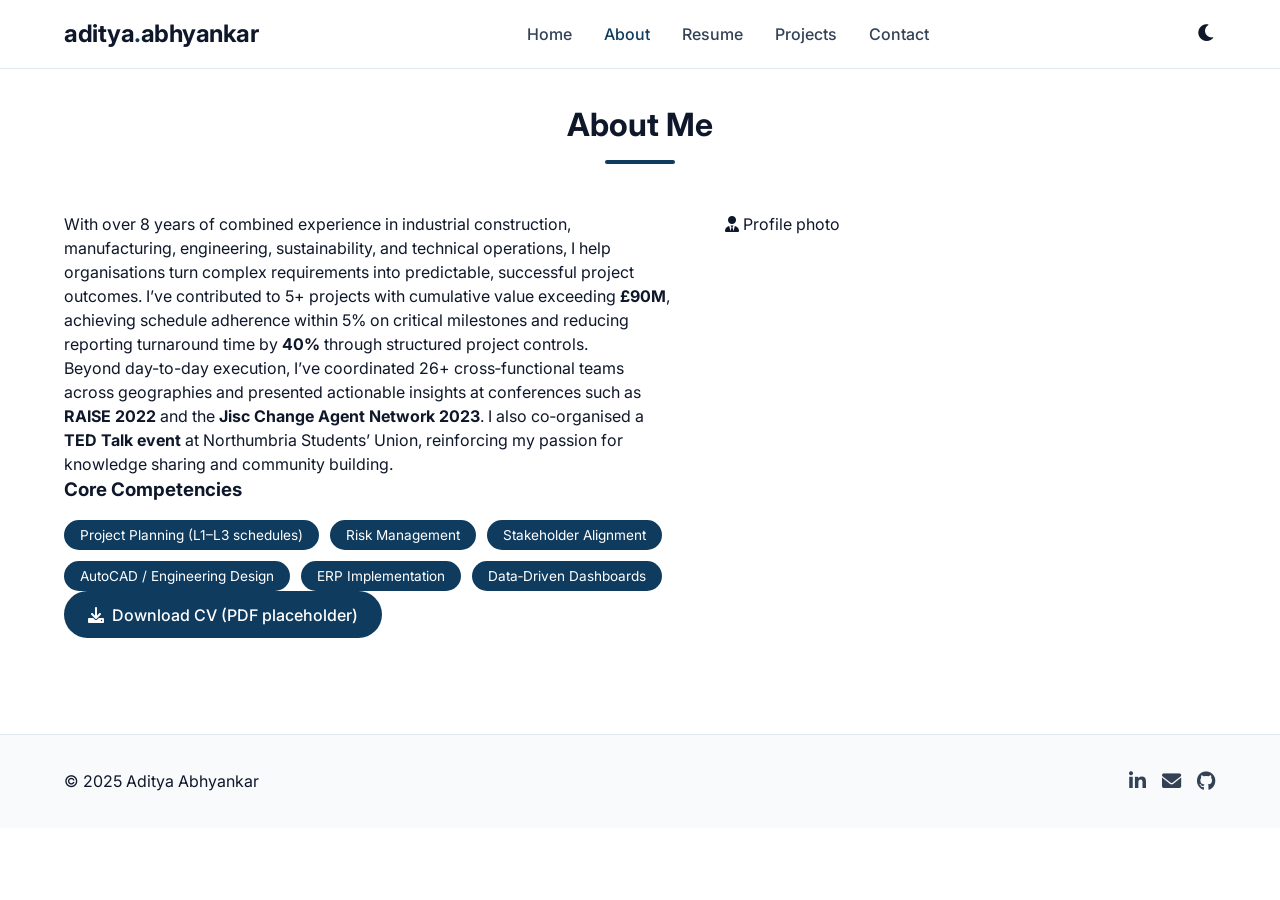
==== about.html @ ea8907a2 "Add files via upload" ====
<!DOCTYPE html>
<html lang="en">
<head>
  <meta charset="UTF-8">
  <meta name="viewport" content="width=device-width, initial-scale=1.0">
  <title>About | Aditya Abhyankar</title>
  <link href="https://fonts.googleapis.com/css2?family=Inter:wght@300;400;500;600;700&display=swap" rel="stylesheet">
  <link rel="stylesheet" href="https://cdnjs.cloudflare.com/ajax/libs/font-awesome/6.0.0-beta3/css/all.min.css">
  <link rel="stylesheet" href="css/style.css">
  <script src="js/script.js" defer></script>
</head>
<body>
  <header class="navbar">
    <div class="container nav-container">
      <a href="index.html" class="logo">aditya<span>.</span>abhyankar</a>
      <nav class="nav-links">
        <a href="index.html" class="nav-link">Home</a>
        <a href="about.html" class="nav-link active">About</a>
        <a href="resume.html" class="nav-link">Resume</a>
        <a href="projects.html" class="nav-link">Projects</a>
        <a href="contact.html" class="nav-link">Contact</a>
      </nav>
      <button class="theme-toggle" id="darkModeToggle"><i class="fas fa-moon"></i></button>
    </div>
  </header>

  <main class="container page-padding">
    <div class="page-header fade-up">
      <h1>About Me</h1>
      <div class="underline"></div>
    </div>
    <div class="about-grid">
      <div class="about-text fade-up">
        <p>With over 8 years of combined experience in industrial construction, manufacturing, engineering, sustainability, and technical operations, I help organisations turn complex requirements into predictable, successful project outcomes. I’ve contributed to 5+ projects with cumulative value exceeding <strong>£90M</strong>, achieving schedule adherence within 5% on critical milestones and reducing reporting turnaround time by <strong>40%</strong> through structured project controls.</p>
        <p>Beyond day-to-day execution, I’ve coordinated 26+ cross‑functional teams across geographies and presented actionable insights at conferences such as <strong>RAISE 2022</strong> and the <strong>Jisc Change Agent Network 2023</strong>. I also co‑organised a <strong>TED Talk event</strong> at Northumbria Students’ Union, reinforcing my passion for knowledge sharing and community building.</p>
        <div class="core-comp">
          <h3>Core Competencies</h3>
          <div class="competency-tags">
            <span>Project Planning (L1–L3 schedules)</span><span>Risk Management</span><span>Stakeholder Alignment</span>
            <span>AutoCAD / Engineering Design</span><span>ERP Implementation</span><span>Data‑Driven Dashboards</span>
          </div>
        </div>
        <a href="#" class="btn btn-primary download-cv" id="downloadCVBtn"><i class="fas fa-download"></i> Download CV (PDF placeholder)</a>
      </div>
      <div class="about-photo fade-up delay-1">
        <div class="profile.jepg">
          <i class="fas fa-user-tie"></i>
          <span>Profile photo</span>
        </div>
      </div>
    </div>
  </main>

  <footer class="footer">
    <div class="container footer-flex">
      <p>© 2025 Aditya Abhyankar</p>
      <div class="social-links"><a href="https://www.linkedin.com/in/aditya-abhyankar-249370194" target="_blank"><i class="fab fa-linkedin-in"></i></a><a href="mailto:Aditya.abhyankar22@gmail.com"><i class="fas fa-envelope"></i></a><a href="#"><i class="fab fa-github"></i></a></div>
    </div>
  </footer>
  <button id="scrollTopBtn" class="scroll-top"><i class="fas fa-chevron-up"></i></button>
</body>
</html>
---- css/style.css ----
* {
  margin: 0;
  padding: 0;
  box-sizing: border-box;
}

:root {
  --bg: #ffffff;
  --surface: #f8fafc;
  --text: #0f172a;
  --text-light: #334155;
  --accent: #0f3b5f;
  --accent-light: #1e5a7a;
  --border: #e2e8f0;
  --card-shadow: 0 10px 25px -5px rgba(0,0,0,0.05), 0 8px 10px -6px rgba(0,0,0,0.02);
  --transition: all 0.3s ease;
}

body.dark {
  --bg: #0f172a;
  --surface: #1e293b;
  --text: #f1f5f9;
  --text-light: #cbd5e1;
  --border: #334155;
  --card-shadow: 0 10px 25px -5px rgba(0,0,0,0.3);
}

body {
  font-family: 'Inter', sans-serif;
  background: var(--bg);
  color: var(--text);
  line-height: 1.5;
  transition: background 0.2s, color 0.2s;
}

.container {
  max-width: 1200px;
  margin: 0 auto;
  padding: 0 24px;
}

/* Navbar */
.navbar {
  position: sticky;
  top: 0;
  background: var(--bg);
  backdrop-filter: blur(10px);
  border-bottom: 1px solid var(--border);
  z-index: 100;
  padding: 1rem 0;
}
.nav-container {
  display: flex;
  justify-content: space-between;
  align-items: center;
  flex-wrap: wrap;
}
.logo {
  font-weight: 700;
  font-size: 1.5rem;
  letter-spacing: -0.02em;
  color: var(--text);
  text-decoration: none;
}
.logo span { color: var(--accent); }
.nav-links {
  display: flex;
  gap: 2rem;
}
.nav-link {
  text-decoration: none;
  font-weight: 500;
  color: var(--text-light);
  transition: var(--transition);
}
.nav-link:hover, .nav-link.active { color: var(--accent); }
.theme-toggle {
  background: none;
  border: none;
  font-size: 1.2rem;
  cursor: pointer;
  color: var(--text);
}

/* Hero */
.hero {
  padding: 4rem 0 2rem;
}
.hero-grid {
  display: flex;
  align-items: center;
  justify-content: space-between;
  gap: 2rem;
  flex-wrap: wrap;
}
.hero-text { flex: 1; }
.hero-text h1 { font-size: 3rem; font-weight: 700; margin-bottom: 0.5rem; }
.hero-text h2 { font-size: 1.3rem; font-weight: 500; color: var(--accent); margin-bottom: 1rem; }
.tagline { font-size: 1.1rem; color: var(--text-light); margin-bottom: 2rem; max-width: 550px; }
.hero-buttons { display: flex; gap: 1rem; margin-bottom: 2rem; }
.btn {
  display: inline-flex;
  align-items: center;
  gap: 0.5rem;
  padding: 0.7rem 1.5rem;
  border-radius: 40px;
  text-decoration: none;
  font-weight: 500;
  transition: var(--transition);
}
.btn-primary { background: var(--accent); color: white; border: none; }
.btn-primary:hover { background: var(--accent-light); transform: translateY(-3px); }
.btn-outline { border: 1px solid var(--accent); color: var(--accent); background: transparent; }
.btn-outline:hover { background: var(--accent); color: white; transform: translateY(-3px); }
.stats-row { display: flex; gap: 2rem; }
.stat-item { display: flex; flex-direction: column; }
.stat-number { font-size: 1.8rem; font-weight: 700; color: var(--accent); }
.avatar-circle {
  width: 240px;
  height: 240px;
  background: var(--surface);
  border-radius: 50%;
  display: flex;
  align-items: center;
  justify-content: center;
  font-size: 5rem;
  color: var(--accent);
  border: 2px solid var(--border);
}
/* Cards */
.card-grid, .projects-grid {
  display: grid;
  grid-template-columns: repeat(auto-fit, minmax(260px, 1fr));
  gap: 2rem;
  margin: 3rem 0;
}
.info-card, .project-card {
  background: var(--surface);
  padding: 1.8rem;
  border-radius: 24px;
  box-shadow: var(--card-shadow);
  transition: transform 0.2s, background 0.2s;
  text-align: center;
}
.info-card:hover, .project-card:hover { transform: translateY(-6px); }
.info-card i { font-size: 2rem; color: var(--accent); margin-bottom: 1rem; }
.project-icon { font-size: 2rem; color: var(--accent); margin-bottom: 1rem; }
.project-tech { margin: 1rem 0; font-size: 0.85rem; color: var(--text-light); }
.project-link { color: var(--accent); text-decoration: none; font-weight: 500; }
/* Footer */
.footer {
  background: var(--surface);
  border-top: 1px solid var(--border);
  padding: 2rem 0;
  margin-top: 4rem;
}
.footer-flex {
  display: flex;
  justify-content: space-between;
  align-items: center;
  flex-wrap: wrap;
}
.social-links a {
  color: var(--text-light);
  margin-left: 1rem;
  font-size: 1.2rem;
  transition: var(--transition);
}
.social-links a:hover { color: var(--accent); }
/* About page */
.about-grid {
  display: grid;
  grid-template-columns: 1fr 0.8fr;
  gap: 3rem;
  margin-top: 2rem;
}
.profile-placeholder {
  background: var(--surface);
  border-radius: 32px;
  padding: 3rem;
  text-align: center;
  border: 1px dashed var(--border);
}
.profile-placeholder i { font-size: 5rem; color: var(--accent); }
.competency-tags, .skills-grid {
  display: flex;
  flex-wrap: wrap;
  gap: 0.7rem;
  margin-top: 1rem;
}
.competency-tags span, .skill-tag {
  background: var(--accent);
  color: white;
  padding: 0.3rem 1rem;
  border-radius: 40px;
  font-size: 0.85rem;
}
/* resume */
.resume-section {
  margin-bottom: 2.5rem;
}
.resume-section h2 {
  font-size: 1.6rem;
  margin-bottom: 1rem;
  border-left: 5px solid var(--accent);
  padding-left: 1rem;
}
.job {
  margin-bottom: 1.8rem;
}
.job h3 { font-size: 1.2rem; }
.date { color: var(--text-light); font-size: 0.9rem; margin-bottom: 0.5rem; }
.achievements-list { list-style: none; padding-left: 0; }
.achievements-list li::before { content: "▹"; color: var(--accent); margin-right: 0.7rem; }
/* contact */
.contact-grid {
  display: grid;
  grid-template-columns: 1fr 1.2fr;
  gap: 2.5rem;
}
.contact-info p { margin: 1rem 0; display: flex; align-items: center; gap: 0.75rem; }
.contact-form input, .contact-form textarea {
  width: 100%;
  padding: 0.8rem;
  background: var(--surface);
  border: 1px solid var(--border);
  border-radius: 12px;
  margin-bottom: 1rem;
  color: var(--text);
}
.form-feedback { margin-top: 0.5rem; font-size: 0.9rem; }
/* animations */
.fade-up {
  opacity: 0;
  transform: translateY(20px);
  animation: fadeUp 0.6s forwards;
}
@keyframes fadeUp {
  to { opacity: 1; transform: translateY(0); }
}
.delay-1 { animation-delay: 0.15s; }
.delay-2 { animation-delay: 0.3s; }
.scroll-top {
  position: fixed;
  bottom: 2rem;
  right: 2rem;
  background: var(--accent);
  color: white;
  border: none;
  width: 44px;
  height: 44px;
  border-radius: 50%;
  cursor: pointer;
  display: none;
  transition: var(--transition);
}
.page-padding { padding-top: 2rem; padding-bottom: 2rem; }
.page-header { text-align: center; margin-bottom: 3rem; }
.underline {
  width: 70px;
  height: 4px;
  background: var(--accent);
  margin: 0.7rem auto 0;
  border-radius: 2px;
}
@media (max-width: 768px) {
  .hero-grid, .about-grid, .contact-grid { flex-direction: column; grid-template-columns: 1fr; }
  .nav-links { gap: 1rem; }
}
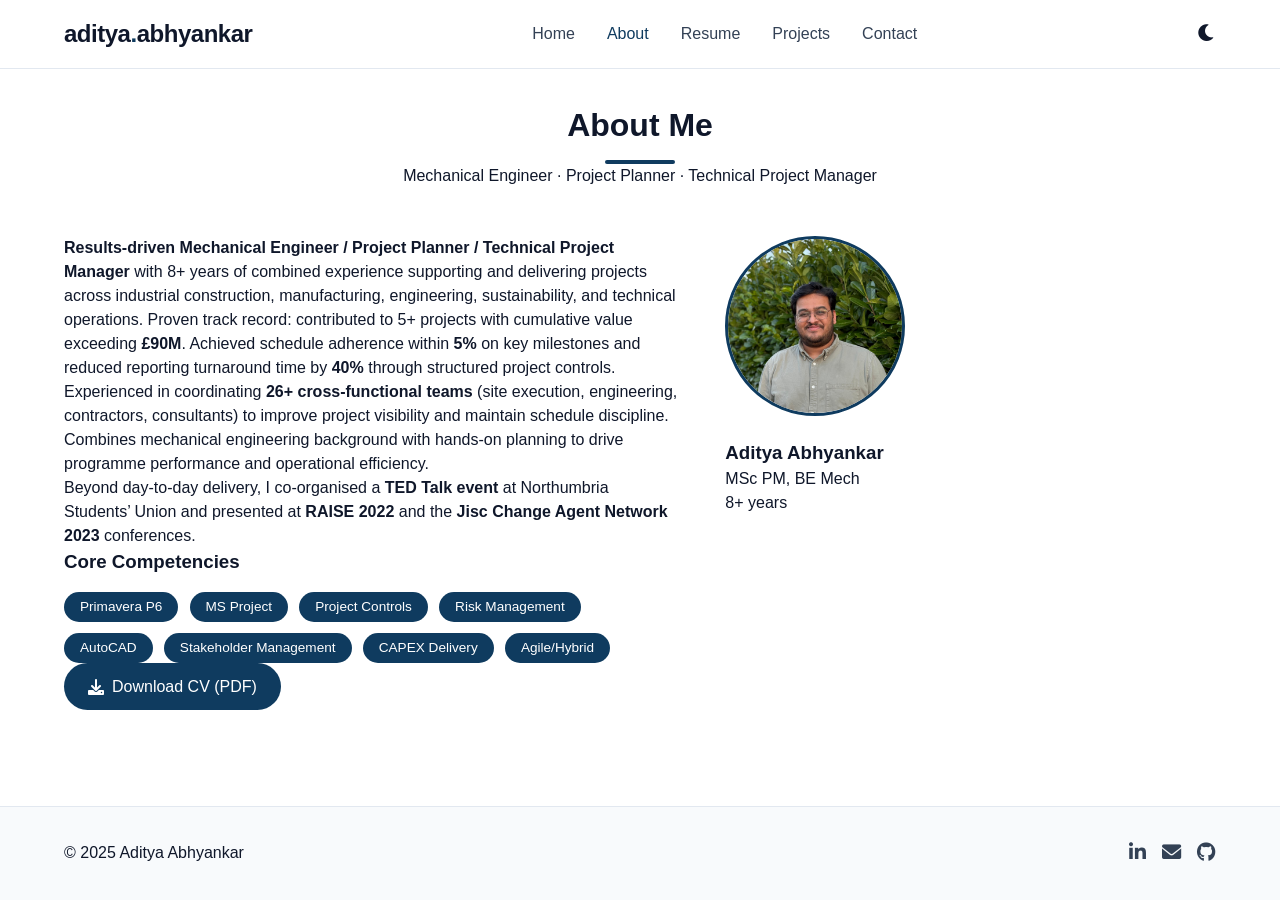
==== commit 8666d3aa: "Add files via upload" ====
--- a/about.html
+++ b/about.html
@@ -4,9 +4,10 @@
   <meta charset="UTF-8">
   <meta name="viewport" content="width=device-width, initial-scale=1.0">
   <title>About | Aditya Abhyankar</title>
-  <link href="https://fonts.googleapis.com/css2?family=Inter:wght@300;400;500;600;700&display=swap" rel="stylesheet">
+  <link href="https://fonts.googleapis.com/css2?family=Plus+Jakarta+Sans:wght@300;400;500;600;700;800&display=swap" rel="stylesheet">
   <link rel="stylesheet" href="https://cdnjs.cloudflare.com/ajax/libs/font-awesome/6.0.0-beta3/css/all.min.css">
   <link rel="stylesheet" href="css/style.css">
+  <link rel="icon" type="image/svg+xml" href="data:image/svg+xml,%3Csvg xmlns='http://www.w3.org/2000/svg' viewBox='0 0 24 24' fill='%230f3b5f'%3E%3Cpath d='M12 2C6.48 2 2 6.48 2 12s4.48 10 10 10 10-4.48 10-10S17.52 2 12 2zm0 4c1.1 0 2 .9 2 2s-.9 2-2 2-2-.9-2-2 .9-2 2-2zm0 13c-2.33 0-4.31-1.46-5.11-3.5h10.22c-.8 2.04-2.78 3.5-5.11 3.5z'/%3E%3C/svg%3E">
   <script src="js/script.js" defer></script>
 </head>
 <body>
@@ -20,7 +21,7 @@
         <a href="projects.html" class="nav-link">Projects</a>
         <a href="contact.html" class="nav-link">Contact</a>
       </nav>
-      <button class="theme-toggle" id="darkModeToggle"><i class="fas fa-moon"></i></button>
+      <button class="theme-toggle" id="darkModeToggle"><i class="fas fa-moon"></i><i class="fas fa-sun" style="display:none;"></i></button>
     </div>
   </header>
 
@@ -28,24 +29,28 @@
     <div class="page-header fade-up">
       <h1>About Me</h1>
       <div class="underline"></div>
+      <p class="subhead">Mechanical Engineer · Project Planner · Technical Project Manager</p>
     </div>
     <div class="about-grid">
       <div class="about-text fade-up">
-        <p>With over 8 years of combined experience in industrial construction, manufacturing, engineering, sustainability, and technical operations, I help organisations turn complex requirements into predictable, successful project outcomes. I’ve contributed to 5+ projects with cumulative value exceeding <strong>£90M</strong>, achieving schedule adherence within 5% on critical milestones and reducing reporting turnaround time by <strong>40%</strong> through structured project controls.</p>
-        <p>Beyond day-to-day execution, I’ve coordinated 26+ cross‑functional teams across geographies and presented actionable insights at conferences such as <strong>RAISE 2022</strong> and the <strong>Jisc Change Agent Network 2023</strong>. I also co‑organised a <strong>TED Talk event</strong> at Northumbria Students’ Union, reinforcing my passion for knowledge sharing and community building.</p>
+        <p><strong>Results-driven Mechanical Engineer / Project Planner / Technical Project Manager</strong> with 8+ years of combined experience supporting and delivering projects across industrial construction, manufacturing, engineering, sustainability, and technical operations. Proven track record: contributed to 5+ projects with cumulative value exceeding <strong>£90M</strong>. Achieved schedule adherence within <strong>5%</strong> on key milestones and reduced reporting turnaround time by <strong>40%</strong> through structured project controls.</p>
+        <p>Experienced in coordinating <strong>26+ cross‑functional teams</strong> (site execution, engineering, contractors, consultants) to improve project visibility and maintain schedule discipline. Combines mechanical engineering background with hands-on planning to drive programme performance and operational efficiency.</p>
+        <p>Beyond day-to-day delivery, I co‑organised a <strong>TED Talk event</strong> at Northumbria Students’ Union and presented at <strong>RAISE 2022</strong> and the <strong>Jisc Change Agent Network 2023</strong> conferences.</p>
         <div class="core-comp">
           <h3>Core Competencies</h3>
           <div class="competency-tags">
-            <span>Project Planning (L1–L3 schedules)</span><span>Risk Management</span><span>Stakeholder Alignment</span>
-            <span>AutoCAD / Engineering Design</span><span>ERP Implementation</span><span>Data‑Driven Dashboards</span>
+            <span>Primavera P6</span><span>MS Project</span><span>Project Controls</span><span>Risk Management</span>
+            <span>AutoCAD</span><span>Stakeholder Management</span><span>CAPEX Delivery</span><span>Agile/Hybrid</span>
           </div>
         </div>
-        <a href="#" class="btn btn-primary download-cv" id="downloadCVBtn"><i class="fas fa-download"></i> Download CV (PDF placeholder)</a>
+        <a href="assets/Aditya_Abhyankar_CV.pdf" class="btn btn-primary download-cv" download><i class="fas fa-download"></i> Download CV (PDF)</a>
       </div>
       <div class="about-photo fade-up delay-1">
-        <div class="profile.jepg">
-          <i class="fas fa-user-tie"></i>
-          <span>Profile photo</span>
+        <div class="profile-card">
+          <img src="assets/profile.jpeg" alt="Aditya Abhyankar" class="profile-img" onerror="this.src='https://via.placeholder.com/300?text=Profile+Photo'">
+          <h3>Aditya Abhyankar</h3>
+          <p>MSc PM, BE Mech</p>
+          <div class="profile-badge">8+ years</div>
         </div>
       </div>
     </div>
--- a/css/style.css
+++ b/css/style.css
@@ -263,6 +263,69 @@
   margin: 0.7rem auto 0;
   border-radius: 2px;
 }
+/* Everything from previous CSS plus: */
+
+.company-logo {
+  width: 32px;
+  height: 32px;
+  object-fit: contain;
+  margin-right: 12px;
+  border-radius: 6px;
+}
+
+.job-title {
+  display: flex;
+  align-items: center;
+  gap: 0.5rem;
+  flex-wrap: wrap;
+}
+
+.job-photos {
+  display: flex;
+  gap: 1rem;
+  margin-top: 1rem;
+  flex-wrap: wrap;
+}
+
+.job-photos img {
+  width: 120px;
+  height: 90px;
+  object-fit: cover;
+  border-radius: 12px;
+  border: 1px solid var(--border);
+  transition: var(--transition);
+}
+
+.job-photos img:hover {
+  transform: scale(1.02);
+}
+
+.profile-img {
+  width: 180px;
+  height: 180px;
+  border-radius: 50%;
+  object-fit: cover;
+  margin-bottom: 1rem;
+  border: 3px solid var(--accent);
+}
+
+.project-img {
+  width: 100%;
+  height: 160px;
+  object-fit: cover;
+  border-radius: 1rem;
+  margin-bottom: 1rem;
+}
+
+@media (max-width: 768px) {
+  .job-photos img {
+    width: 90px;
+    height: 70px;
+  }
+  .profile-img {
+    width: 140px;
+    height: 140px;
+  }
 @media (max-width: 768px) {
   .hero-grid, .about-grid, .contact-grid { flex-direction: column; grid-template-columns: 1fr; }
   .nav-links { gap: 1rem; }
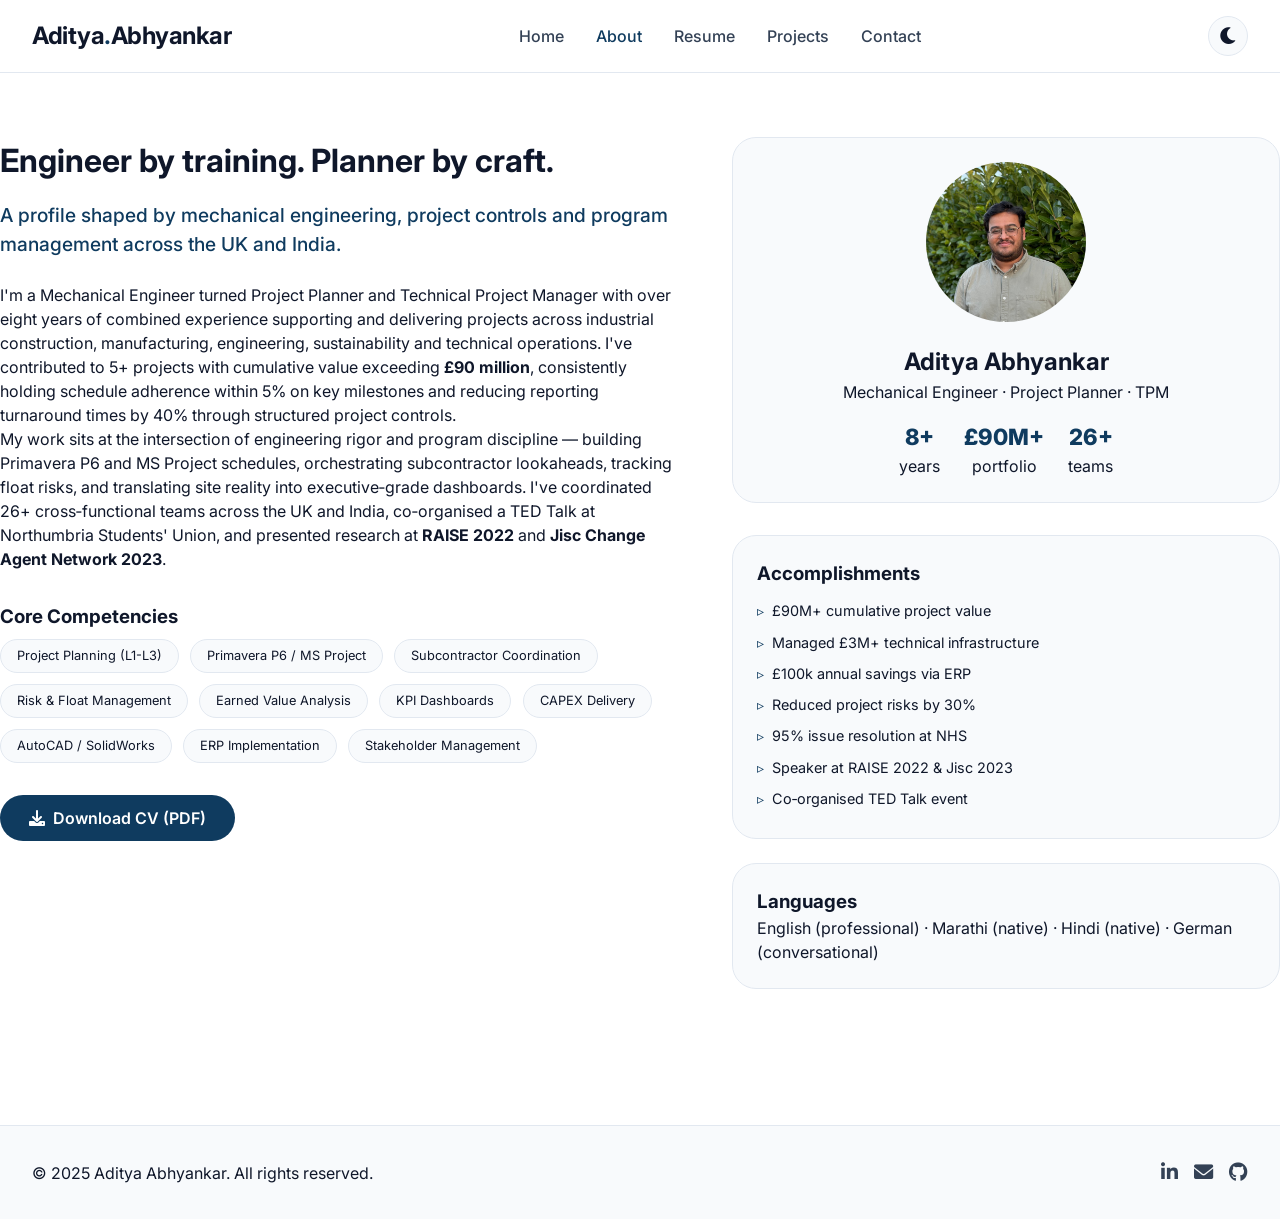
==== commit 39ad0d4c: "Add files via upload" ====
--- a/about.html
+++ b/about.html
@@ -4,16 +4,15 @@
   <meta charset="UTF-8">
   <meta name="viewport" content="width=device-width, initial-scale=1.0">
   <title>About | Aditya Abhyankar</title>
-  <link href="https://fonts.googleapis.com/css2?family=Plus+Jakarta+Sans:wght@300;400;500;600;700;800&display=swap" rel="stylesheet">
+  <link href="https://fonts.googleapis.com/css2?family=Inter:opsz,wght@14..32,300;400;500;600;700;800&display=swap" rel="stylesheet">
   <link rel="stylesheet" href="https://cdnjs.cloudflare.com/ajax/libs/font-awesome/6.0.0-beta3/css/all.min.css">
   <link rel="stylesheet" href="css/style.css">
-  <link rel="icon" type="image/svg+xml" href="data:image/svg+xml,%3Csvg xmlns='http://www.w3.org/2000/svg' viewBox='0 0 24 24' fill='%230f3b5f'%3E%3Cpath d='M12 2C6.48 2 2 6.48 2 12s4.48 10 10 10 10-4.48 10-10S17.52 2 12 2zm0 4c1.1 0 2 .9 2 2s-.9 2-2 2-2-.9-2-2 .9-2 2-2zm0 13c-2.33 0-4.31-1.46-5.11-3.5h10.22c-.8 2.04-2.78 3.5-5.11 3.5z'/%3E%3C/svg%3E">
   <script src="js/script.js" defer></script>
 </head>
 <body>
   <header class="navbar">
     <div class="container nav-container">
-      <a href="index.html" class="logo">aditya<span>.</span>abhyankar</a>
+      <a href="index.html" class="logo">Aditya<span>.</span>Abhyankar</a>
       <nav class="nav-links">
         <a href="index.html" class="nav-link">Home</a>
         <a href="about.html" class="nav-link active">About</a>
@@ -26,31 +25,58 @@
   </header>
 
   <main class="container page-padding">
-    <div class="page-header fade-up">
-      <h1>About Me</h1>
-      <div class="underline"></div>
-      <p class="subhead">Mechanical Engineer · Project Planner · Technical Project Manager</p>
-    </div>
-    <div class="about-grid">
-      <div class="about-text fade-up">
-        <p><strong>Results-driven Mechanical Engineer / Project Planner / Technical Project Manager</strong> with 8+ years of combined experience supporting and delivering projects across industrial construction, manufacturing, engineering, sustainability, and technical operations. Proven track record: contributed to 5+ projects with cumulative value exceeding <strong>£90M</strong>. Achieved schedule adherence within <strong>5%</strong> on key milestones and reduced reporting turnaround time by <strong>40%</strong> through structured project controls.</p>
-        <p>Experienced in coordinating <strong>26+ cross‑functional teams</strong> (site execution, engineering, contractors, consultants) to improve project visibility and maintain schedule discipline. Combines mechanical engineering background with hands-on planning to drive programme performance and operational efficiency.</p>
-        <p>Beyond day-to-day delivery, I co‑organised a <strong>TED Talk event</strong> at Northumbria Students’ Union and presented at <strong>RAISE 2022</strong> and the <strong>Jisc Change Agent Network 2023</strong> conferences.</p>
-        <div class="core-comp">
+    <div class="about-layout">
+      <!-- Left column: Bio + competencies -->
+      <div class="about-main fade-up">
+        <h1>Engineer by training. Planner by craft.</h1>
+        <p class="lead">A profile shaped by mechanical engineering, project controls and program management across the UK and India.</p>
+        <p>I'm a Mechanical Engineer turned Project Planner and Technical Project Manager with over eight years of combined experience supporting and delivering projects across industrial construction, manufacturing, engineering, sustainability and technical operations. I've contributed to 5+ projects with cumulative value exceeding <strong>£90 million</strong>, consistently holding schedule adherence within 5% on key milestones and reducing reporting turnaround times by 40% through structured project controls.</p>
+        <p>My work sits at the intersection of engineering rigor and program discipline — building Primavera P6 and MS Project schedules, orchestrating subcontractor lookaheads, tracking float risks, and translating site reality into executive‑grade dashboards. I've coordinated 26+ cross‑functional teams across the UK and India, co‑organised a TED Talk at Northumbria Students' Union, and presented research at <strong>RAISE 2022</strong> and <strong>Jisc Change Agent Network 2023</strong>.</p>
+        <div class="core-compact">
           <h3>Core Competencies</h3>
           <div class="competency-tags">
-            <span>Primavera P6</span><span>MS Project</span><span>Project Controls</span><span>Risk Management</span>
-            <span>AutoCAD</span><span>Stakeholder Management</span><span>CAPEX Delivery</span><span>Agile/Hybrid</span>
+            <span>Project Planning (L1-L3)</span>
+            <span>Primavera P6 / MS Project</span>
+            <span>Subcontractor Coordination</span>
+            <span>Risk & Float Management</span>
+            <span>Earned Value Analysis</span>
+            <span>KPI Dashboards</span>
+            <span>CAPEX Delivery</span>
+            <span>AutoCAD / SolidWorks</span>
+            <span>ERP Implementation</span>
+            <span>Stakeholder Management</span>
           </div>
         </div>
-        <a href="assets/Aditya_Abhyankar_CV.pdf" class="btn btn-primary download-cv" download><i class="fas fa-download"></i> Download CV (PDF)</a>
+        <a href="assets/Aditya_Abhyankar_CV.pdf" class="btn btn-primary" download><i class="fas fa-download"></i> Download CV (PDF)</a>
       </div>
-      <div class="about-photo fade-up delay-1">
+
+      <!-- Right column: Profile + quick stats -->
+      <div class="about-sidebar fade-up delay-1">
         <div class="profile-card">
-          <img src="assets/profile.jpeg" alt="Aditya Abhyankar" class="profile-img" onerror="this.src='https://via.placeholder.com/300?text=Profile+Photo'">
-          <h3>Aditya Abhyankar</h3>
-          <p>MSc PM, BE Mech</p>
-          <div class="profile-badge">8+ years</div>
+          <img src="assets/profile.jpeg" alt="Aditya Abhyankar" class="profile-img" onerror="this.src='https://via.placeholder.com/200?text=Photo'">
+          <h2>Aditya Abhyankar</h2>
+          <p>Mechanical Engineer · Project Planner · TPM</p>
+          <div class="sidebar-stats">
+            <div><span>8+</span> years</div>
+            <div><span>£90M+</span> portfolio</div>
+            <div><span>26+</span> teams</div>
+          </div>
+        </div>
+        <div class="accomplishments-side">
+          <h3>Accomplishments</h3>
+          <ul>
+            <li>£90M+ cumulative project value</li>
+            <li>Managed £3M+ technical infrastructure</li>
+            <li>£100k annual savings via ERP</li>
+            <li>Reduced project risks by 30%</li>
+            <li>95% issue resolution at NHS</li>
+            <li>Speaker at RAISE 2022 & Jisc 2023</li>
+            <li>Co‑organised TED Talk event</li>
+          </ul>
+        </div>
+        <div class="languages-side">
+          <h3>Languages</h3>
+          <p>English (professional) · Marathi (native) · Hindi (native) · German (conversational)</p>
         </div>
       </div>
     </div>
@@ -58,7 +84,7 @@
 
   <footer class="footer">
     <div class="container footer-flex">
-      <p>© 2025 Aditya Abhyankar</p>
+      <p>© 2025 Aditya Abhyankar. All rights reserved.</p>
       <div class="social-links"><a href="https://www.linkedin.com/in/aditya-abhyankar-249370194" target="_blank"><i class="fab fa-linkedin-in"></i></a><a href="mailto:Aditya.abhyankar22@gmail.com"><i class="fas fa-envelope"></i></a><a href="#"><i class="fab fa-github"></i></a></div>
     </div>
   </footer>
--- a/css/style.css
+++ b/css/style.css
@@ -12,8 +12,8 @@
   --accent: #0f3b5f;
   --accent-light: #1e5a7a;
   --border: #e2e8f0;
-  --card-shadow: 0 10px 25px -5px rgba(0,0,0,0.05), 0 8px 10px -6px rgba(0,0,0,0.02);
-  --transition: all 0.3s ease;
+  --card-shadow: 0 8px 20px rgba(0,0,0,0.05);
+  --transition: all 0.25s ease;
 }
 
 body.dark {
@@ -22,7 +22,6 @@
   --text: #f1f5f9;
   --text-light: #cbd5e1;
   --border: #334155;
-  --card-shadow: 0 10px 25px -5px rgba(0,0,0,0.3);
 }
 
 body {
@@ -34,17 +33,17 @@
 }
 
 .container {
-  max-width: 1200px;
+  max-width: 1280px;
   margin: 0 auto;
-  padding: 0 24px;
+  padding: 0 2rem;
 }
 
 /* Navbar */
 .navbar {
   position: sticky;
   top: 0;
-  background: var(--bg);
-  backdrop-filter: blur(10px);
+  background: rgba(var(--bg-rgb), 0.9);
+  backdrop-filter: blur(12px);
   border-bottom: 1px solid var(--border);
   z-index: 100;
   padding: 1rem 0;
@@ -54,6 +53,7 @@
   justify-content: space-between;
   align-items: center;
   flex-wrap: wrap;
+  gap: 1rem;
 }
 .logo {
   font-weight: 700;
@@ -75,10 +75,16 @@
 }
 .nav-link:hover, .nav-link.active { color: var(--accent); }
 .theme-toggle {
-  background: none;
-  border: none;
+  background: var(--surface);
+  border: 1px solid var(--border);
+  border-radius: 40px;
+  width: 40px;
+  height: 40px;
+  cursor: pointer;
   font-size: 1.2rem;
-  cursor: pointer;
+  display: flex;
+  align-items: center;
+  justify-content: center;
   color: var(--text);
 }
 
@@ -90,156 +96,481 @@
   display: flex;
   align-items: center;
   justify-content: space-between;
-  gap: 2rem;
-  flex-wrap: wrap;
-}
-.hero-text { flex: 1; }
-.hero-text h1 { font-size: 3rem; font-weight: 700; margin-bottom: 0.5rem; }
-.hero-text h2 { font-size: 1.3rem; font-weight: 500; color: var(--accent); margin-bottom: 1rem; }
-.tagline { font-size: 1.1rem; color: var(--text-light); margin-bottom: 2rem; max-width: 550px; }
-.hero-buttons { display: flex; gap: 1rem; margin-bottom: 2rem; }
+  gap: 3rem;
+  flex-wrap: wrap;
+}
+.hero-text { flex: 1.2; }
+.hero-text h1 {
+  font-size: 3rem;
+  font-weight: 800;
+  margin-bottom: 0.5rem;
+}
+.hero-titles {
+  font-size: 1.2rem;
+  color: var(--accent);
+  font-weight: 500;
+  margin-bottom: 1rem;
+}
+.hero-description {
+  font-size: 1.1rem;
+  color: var(--text-light);
+  margin-bottom: 2rem;
+  max-width: 550px;
+}
+.hero-buttons {
+  display: flex;
+  gap: 1rem;
+  flex-wrap: wrap;
+  margin-bottom: 2.5rem;
+}
 .btn {
   display: inline-flex;
   align-items: center;
   gap: 0.5rem;
-  padding: 0.7rem 1.5rem;
+  padding: 0.7rem 1.8rem;
+  border-radius: 40px;
+  text-decoration: none;
+  font-weight: 600;
+  transition: var(--transition);
+  cursor: pointer;
+  border: none;
+}
+.btn-primary {
+  background: var(--accent);
+  color: white;
+}
+.btn-primary:hover {
+  background: var(--accent-light);
+  transform: translateY(-2px);
+}
+.btn-outline {
+  border: 1px solid var(--accent);
+  color: var(--accent);
+  background: transparent;
+}
+.btn-outline:hover {
+  background: var(--accent);
+  color: white;
+  transform: translateY(-2px);
+}
+.stats-row {
+  display: flex;
+  gap: 2rem;
+  flex-wrap: wrap;
+}
+.stat-item {
+  font-weight: 600;
+  font-size: 0.9rem;
+  color: var(--text-light);
+}
+.stat-number {
+  display: block;
+  font-size: 1.8rem;
+  font-weight: 800;
+  color: var(--accent);
+}
+.hero-badge-card {
+  background: var(--surface);
+  border-radius: 2rem;
+  padding: 2rem;
+  display: flex;
+  gap: 1.5rem;
+  font-size: 2rem;
+  color: var(--accent);
+  box-shadow: var(--card-shadow);
+  border: 1px solid var(--border);
+}
+
+/* Competencies */
+.competencies {
+  margin: 4rem auto;
+  text-align: center;
+}
+.competencies h2 {
+  font-size: 1.5rem;
+  margin-bottom: 2rem;
+}
+.competency-grid {
+  display: flex;
+  flex-wrap: wrap;
+  justify-content: center;
+  gap: 1rem;
+}
+.competency-grid span {
+  background: var(--surface);
+  padding: 0.5rem 1.2rem;
+  border-radius: 40px;
+  font-size: 0.85rem;
+  font-weight: 500;
+  border: 1px solid var(--border);
+}
+
+/* Featured projects preview */
+.featured-projects {
+  margin: 4rem auto;
+}
+.featured-projects h2 {
+  font-size: 1.8rem;
+  margin-bottom: 2rem;
+  letter-spacing: -0.01em;
+}
+.projects-preview-grid {
+  display: grid;
+  grid-template-columns: repeat(auto-fit, minmax(300px, 1fr));
+  gap: 2rem;
+  margin-bottom: 2rem;
+}
+.preview-card {
+  background: var(--surface);
+  padding: 1.8rem;
+  border-radius: 1.5rem;
+  border: 1px solid var(--border);
+  transition: var(--transition);
+}
+.preview-card:hover {
+  transform: translateY(-4px);
+  box-shadow: var(--card-shadow);
+}
+.project-category {
+  font-size: 0.7rem;
+  font-weight: 600;
+  text-transform: uppercase;
+  letter-spacing: 1px;
+  color: var(--accent);
+  background: rgba(15,59,95,0.1);
+  padding: 0.2rem 0.7rem;
+  border-radius: 20px;
+  display: inline-block;
+  margin-bottom: 1rem;
+}
+.metric-chips {
+  display: flex;
+  flex-wrap: wrap;
+  gap: 0.8rem;
+  margin-top: 1rem;
+}
+.metric-chips span {
+  background: var(--bg);
+  padding: 0.2rem 0.8rem;
+  border-radius: 20px;
+  font-size: 0.75rem;
+  font-weight: 500;
+}
+.text-center {
+  text-align: center;
+}
+
+/* About page */
+.about-layout {
+  display: grid;
+  grid-template-columns: 1fr 0.8fr;
+  gap: 3rem;
+  margin-top: 2rem;
+}
+.about-main h1 {
+  font-size: 2rem;
+  margin-bottom: 1rem;
+}
+.lead {
+  font-size: 1.2rem;
+  font-weight: 500;
+  margin-bottom: 1.5rem;
+  color: var(--accent);
+}
+.core-compact {
+  margin: 2rem 0;
+}
+.competency-tags {
+  display: flex;
+  flex-wrap: wrap;
+  gap: 0.7rem;
+  margin-top: 0.5rem;
+}
+.competency-tags span {
+  background: var(--surface);
+  padding: 0.4rem 1rem;
+  border-radius: 40px;
+  font-size: 0.8rem;
+  border: 1px solid var(--border);
+}
+.profile-card {
+  background: var(--surface);
+  border-radius: 1.5rem;
+  padding: 1.5rem;
+  text-align: center;
+  border: 1px solid var(--border);
+  margin-bottom: 2rem;
+}
+.profile-img {
+  width: 160px;
+  height: 160px;
+  border-radius: 50%;
+  object-fit: cover;
+  margin-bottom: 1rem;
+}
+.sidebar-stats {
+  display: flex;
+  justify-content: center;
+  gap: 1.5rem;
+  margin-top: 1rem;
+}
+.sidebar-stats div span {
+  display: block;
+  font-size: 1.4rem;
+  font-weight: 800;
+  color: var(--accent);
+}
+.accomplishments-side, .languages-side {
+  background: var(--surface);
+  border-radius: 1.5rem;
+  padding: 1.5rem;
+  margin-bottom: 1.5rem;
+  border: 1px solid var(--border);
+}
+.accomplishments-side ul {
+  list-style: none;
+  padding-left: 0;
+  margin-top: 0.5rem;
+}
+.accomplishments-side li {
+  padding: 0.3rem 0;
+  font-size: 0.9rem;
+}
+.accomplishments-side li::before {
+  content: "▹";
+  color: var(--accent);
+  margin-right: 0.5rem;
+}
+
+/* Resume page */
+.resume-header {
+  text-align: center;
+  margin-bottom: 3rem;
+}
+.resume-header h1 {
+  font-size: 2rem;
+  margin-bottom: 0.5rem;
+}
+.resume-section {
+  margin-bottom: 3rem;
+}
+.resume-section h2 {
+  font-size: 1.6rem;
+  margin-bottom: 1.5rem;
+  border-left: 4px solid var(--accent);
+  padding-left: 1rem;
+}
+.job-card {
+  background: var(--surface);
+  border-radius: 1.5rem;
+  padding: 1.8rem;
+  margin-bottom: 2rem;
+  border: 1px solid var(--border);
+}
+.job-header {
+  display: flex;
+  flex-wrap: wrap;
+  justify-content: space-between;
+  align-items: baseline;
+  margin-bottom: 1rem;
+}
+.job-title {
+  display: flex;
+  align-items: center;
+  gap: 0.8rem;
+}
+.company-logo {
+  width: 32px;
+  height: 32px;
+  object-fit: contain;
+}
+.job-card ul {
+  margin-left: 1.5rem;
+  margin-top: 0.5rem;
+}
+.job-card li {
+  margin: 0.5rem 0;
+}
+.date {
+  font-size: 0.85rem;
+  color: var(--text-light);
+}
+.job-photos {
+  display: flex;
+  gap: 1rem;
+  margin-top: 1rem;
+  flex-wrap: wrap;
+}
+.job-photos img {
+  width: 100px;
+  height: 70px;
+  object-fit: cover;
+  border-radius: 8px;
+  border: 1px solid var(--border);
+}
+.edu-card {
+  background: var(--surface);
+  padding: 1.2rem;
+  border-radius: 1rem;
+  margin-bottom: 1rem;
+}
+.skills-grid {
+  display: flex;
+  flex-wrap: wrap;
+  gap: 0.8rem;
+}
+.skills-grid span {
+  background: var(--surface);
+  padding: 0.5rem 1.2rem;
+  border-radius: 40px;
+  border: 1px solid var(--border);
+  font-size: 0.85rem;
+}
+
+/* Projects full grid */
+.projects-full-grid {
+  display: flex;
+  flex-direction: column;
+  gap: 2rem;
+}
+.project-full-card {
+  background: var(--surface);
+  border-radius: 1.5rem;
+  padding: 2rem;
+  border: 1px solid var(--border);
+}
+.project-tag {
+  font-size: 0.7rem;
+  font-weight: 700;
+  text-transform: uppercase;
+  letter-spacing: 1px;
+  color: var(--accent);
+  margin-bottom: 0.5rem;
+}
+.project-full-card h3 {
+  font-size: 1.5rem;
+  margin-bottom: 0.5rem;
+}
+.project-metrics {
+  display: flex;
+  gap: 1.5rem;
+  margin: 1rem 0;
+  flex-wrap: wrap;
+}
+.project-metrics span {
+  background: var(--bg);
+  padding: 0.3rem 1rem;
+  border-radius: 30px;
+  font-size: 0.8rem;
+}
+.project-links {
+  display: flex;
+  gap: 1.5rem;
+  margin-top: 1rem;
+}
+.project-link {
+  color: var(--accent);
+  text-decoration: none;
+  font-weight: 600;
+}
+
+/* Contact page */
+.contact-layout {
+  display: grid;
+  grid-template-columns: 1fr 0.8fr;
+  gap: 3rem;
+}
+.contact-form-box {
+  background: var(--surface);
+  border-radius: 1.5rem;
+  padding: 2rem;
+  border: 1px solid var(--border);
+}
+.form-group {
+  margin-bottom: 1.2rem;
+}
+.form-group label {
+  display: block;
+  font-weight: 600;
+  margin-bottom: 0.3rem;
+}
+.form-group input, .form-group textarea {
+  width: 100%;
+  padding: 0.8rem;
+  border-radius: 0.8rem;
+  border: 1px solid var(--border);
+  background: var(--bg);
+  color: var(--text);
+}
+.form-note {
+  font-size: 0.8rem;
+  color: var(--text-light);
+  margin: 0.5rem 0 1rem;
+}
+.contact-sidebar {
+  display: flex;
+  flex-direction: column;
+  gap: 1.5rem;
+}
+.contact-card {
+  background: var(--surface);
+  border-radius: 1.5rem;
+  padding: 1.5rem;
+  border: 1px solid var(--border);
+}
+.contact-card p {
+  margin: 0.8rem 0;
+  display: flex;
+  align-items: center;
+  gap: 0.8rem;
+}
+.social-buttons {
+  display: flex;
+  gap: 1rem;
+  margin-top: 0.5rem;
+}
+.social-btn {
+  padding: 0.5rem 1rem;
   border-radius: 40px;
   text-decoration: none;
   font-weight: 500;
-  transition: var(--transition);
-}
-.btn-primary { background: var(--accent); color: white; border: none; }
-.btn-primary:hover { background: var(--accent-light); transform: translateY(-3px); }
-.btn-outline { border: 1px solid var(--accent); color: var(--accent); background: transparent; }
-.btn-outline:hover { background: var(--accent); color: white; transform: translateY(-3px); }
-.stats-row { display: flex; gap: 2rem; }
-.stat-item { display: flex; flex-direction: column; }
-.stat-number { font-size: 1.8rem; font-weight: 700; color: var(--accent); }
-.avatar-circle {
-  width: 240px;
-  height: 240px;
-  background: var(--surface);
-  border-radius: 50%;
-  display: flex;
-  align-items: center;
-  justify-content: center;
-  font-size: 5rem;
-  color: var(--accent);
-  border: 2px solid var(--border);
-}
-/* Cards */
-.card-grid, .projects-grid {
-  display: grid;
-  grid-template-columns: repeat(auto-fit, minmax(260px, 1fr));
-  gap: 2rem;
-  margin: 3rem 0;
-}
-.info-card, .project-card {
-  background: var(--surface);
-  padding: 1.8rem;
-  border-radius: 24px;
-  box-shadow: var(--card-shadow);
-  transition: transform 0.2s, background 0.2s;
-  text-align: center;
-}
-.info-card:hover, .project-card:hover { transform: translateY(-6px); }
-.info-card i { font-size: 2rem; color: var(--accent); margin-bottom: 1rem; }
-.project-icon { font-size: 2rem; color: var(--accent); margin-bottom: 1rem; }
-.project-tech { margin: 1rem 0; font-size: 0.85rem; color: var(--text-light); }
-.project-link { color: var(--accent); text-decoration: none; font-weight: 500; }
+  display: inline-flex;
+  align-items: center;
+  gap: 0.5rem;
+}
+.linkedin { background: #0077b5; color: white; }
+.github { background: #333; color: white; }
+.nav-links-vertical {
+  list-style: none;
+  padding: 0;
+}
+.nav-links-vertical li {
+  margin: 0.7rem 0;
+}
+.nav-links-vertical a {
+  text-decoration: none;
+  color: var(--text);
+}
+
 /* Footer */
 .footer {
+  margin-top: 5rem;
   background: var(--surface);
   border-top: 1px solid var(--border);
   padding: 2rem 0;
-  margin-top: 4rem;
 }
 .footer-flex {
   display: flex;
   justify-content: space-between;
   align-items: center;
   flex-wrap: wrap;
+  gap: 1rem;
 }
 .social-links a {
   color: var(--text-light);
   margin-left: 1rem;
   font-size: 1.2rem;
-  transition: var(--transition);
-}
-.social-links a:hover { color: var(--accent); }
-/* About page */
-.about-grid {
-  display: grid;
-  grid-template-columns: 1fr 0.8fr;
-  gap: 3rem;
-  margin-top: 2rem;
-}
-.profile-placeholder {
-  background: var(--surface);
-  border-radius: 32px;
-  padding: 3rem;
-  text-align: center;
-  border: 1px dashed var(--border);
-}
-.profile-placeholder i { font-size: 5rem; color: var(--accent); }
-.competency-tags, .skills-grid {
-  display: flex;
-  flex-wrap: wrap;
-  gap: 0.7rem;
-  margin-top: 1rem;
-}
-.competency-tags span, .skill-tag {
-  background: var(--accent);
-  color: white;
-  padding: 0.3rem 1rem;
-  border-radius: 40px;
-  font-size: 0.85rem;
-}
-/* resume */
-.resume-section {
-  margin-bottom: 2.5rem;
-}
-.resume-section h2 {
-  font-size: 1.6rem;
-  margin-bottom: 1rem;
-  border-left: 5px solid var(--accent);
-  padding-left: 1rem;
-}
-.job {
-  margin-bottom: 1.8rem;
-}
-.job h3 { font-size: 1.2rem; }
-.date { color: var(--text-light); font-size: 0.9rem; margin-bottom: 0.5rem; }
-.achievements-list { list-style: none; padding-left: 0; }
-.achievements-list li::before { content: "▹"; color: var(--accent); margin-right: 0.7rem; }
-/* contact */
-.contact-grid {
-  display: grid;
-  grid-template-columns: 1fr 1.2fr;
-  gap: 2.5rem;
-}
-.contact-info p { margin: 1rem 0; display: flex; align-items: center; gap: 0.75rem; }
-.contact-form input, .contact-form textarea {
-  width: 100%;
-  padding: 0.8rem;
-  background: var(--surface);
-  border: 1px solid var(--border);
-  border-radius: 12px;
-  margin-bottom: 1rem;
-  color: var(--text);
-}
-.form-feedback { margin-top: 0.5rem; font-size: 0.9rem; }
-/* animations */
-.fade-up {
-  opacity: 0;
-  transform: translateY(20px);
-  animation: fadeUp 0.6s forwards;
-}
-@keyframes fadeUp {
-  to { opacity: 1; transform: translateY(0); }
-}
-.delay-1 { animation-delay: 0.15s; }
-.delay-2 { animation-delay: 0.3s; }
+}
 .scroll-top {
   position: fixed;
   bottom: 2rem;
@@ -254,79 +585,41 @@
   display: none;
   transition: var(--transition);
 }
-.page-padding { padding-top: 2rem; padding-bottom: 2rem; }
-.page-header { text-align: center; margin-bottom: 3rem; }
-.underline {
-  width: 70px;
-  height: 4px;
-  background: var(--accent);
-  margin: 0.7rem auto 0;
-  border-radius: 2px;
-}
-/* Everything from previous CSS plus: */
-
-.company-logo {
-  width: 32px;
-  height: 32px;
-  object-fit: contain;
-  margin-right: 12px;
-  border-radius: 6px;
-}
-
-.job-title {
-  display: flex;
-  align-items: center;
-  gap: 0.5rem;
-  flex-wrap: wrap;
-}
-
-.job-photos {
-  display: flex;
-  gap: 1rem;
-  margin-top: 1rem;
-  flex-wrap: wrap;
-}
-
-.job-photos img {
-  width: 120px;
-  height: 90px;
-  object-fit: cover;
-  border-radius: 12px;
-  border: 1px solid var(--border);
-  transition: var(--transition);
-}
-
-.job-photos img:hover {
-  transform: scale(1.02);
-}
-
-.profile-img {
-  width: 180px;
-  height: 180px;
-  border-radius: 50%;
-  object-fit: cover;
-  margin-bottom: 1rem;
-  border: 3px solid var(--accent);
-}
-
-.project-img {
-  width: 100%;
-  height: 160px;
-  object-fit: cover;
-  border-radius: 1rem;
-  margin-bottom: 1rem;
-}
-
-@media (max-width: 768px) {
-  .job-photos img {
-    width: 90px;
-    height: 70px;
+.fade-up {
+  opacity: 0;
+  transform: translateY(20px);
+  animation: fadeUp 0.5s forwards;
+}
+@keyframes fadeUp {
+  to { opacity: 1; transform: translateY(0); }
+}
+.delay-1 { animation-delay: 0.1s; }
+.delay-2 { animation-delay: 0.2s; }
+.page-padding { padding: 2rem 0; }
+.page-header {
+  text-align: center;
+  margin-bottom: 2.5rem;
+}
+.subhead {
+  color: var(--text-light);
+  max-width: 600px;
+  margin: 0.5rem auto 0;
+}
+@media (max-width: 900px) {
+  .about-layout, .contact-layout {
+    grid-template-columns: 1fr;
   }
-  .profile-img {
-    width: 140px;
-    height: 140px;
+  .hero-grid {
+    flex-direction: column;
+    text-align: center;
   }
-@media (max-width: 768px) {
-  .hero-grid, .about-grid, .contact-grid { flex-direction: column; grid-template-columns: 1fr; }
-  .nav-links { gap: 1rem; }
+  .stats-row {
+    justify-content: center;
+  }
+  .nav-links {
+    gap: 1rem;
+  }
+  .container {
+    padding: 0 1rem;
+  }
 }
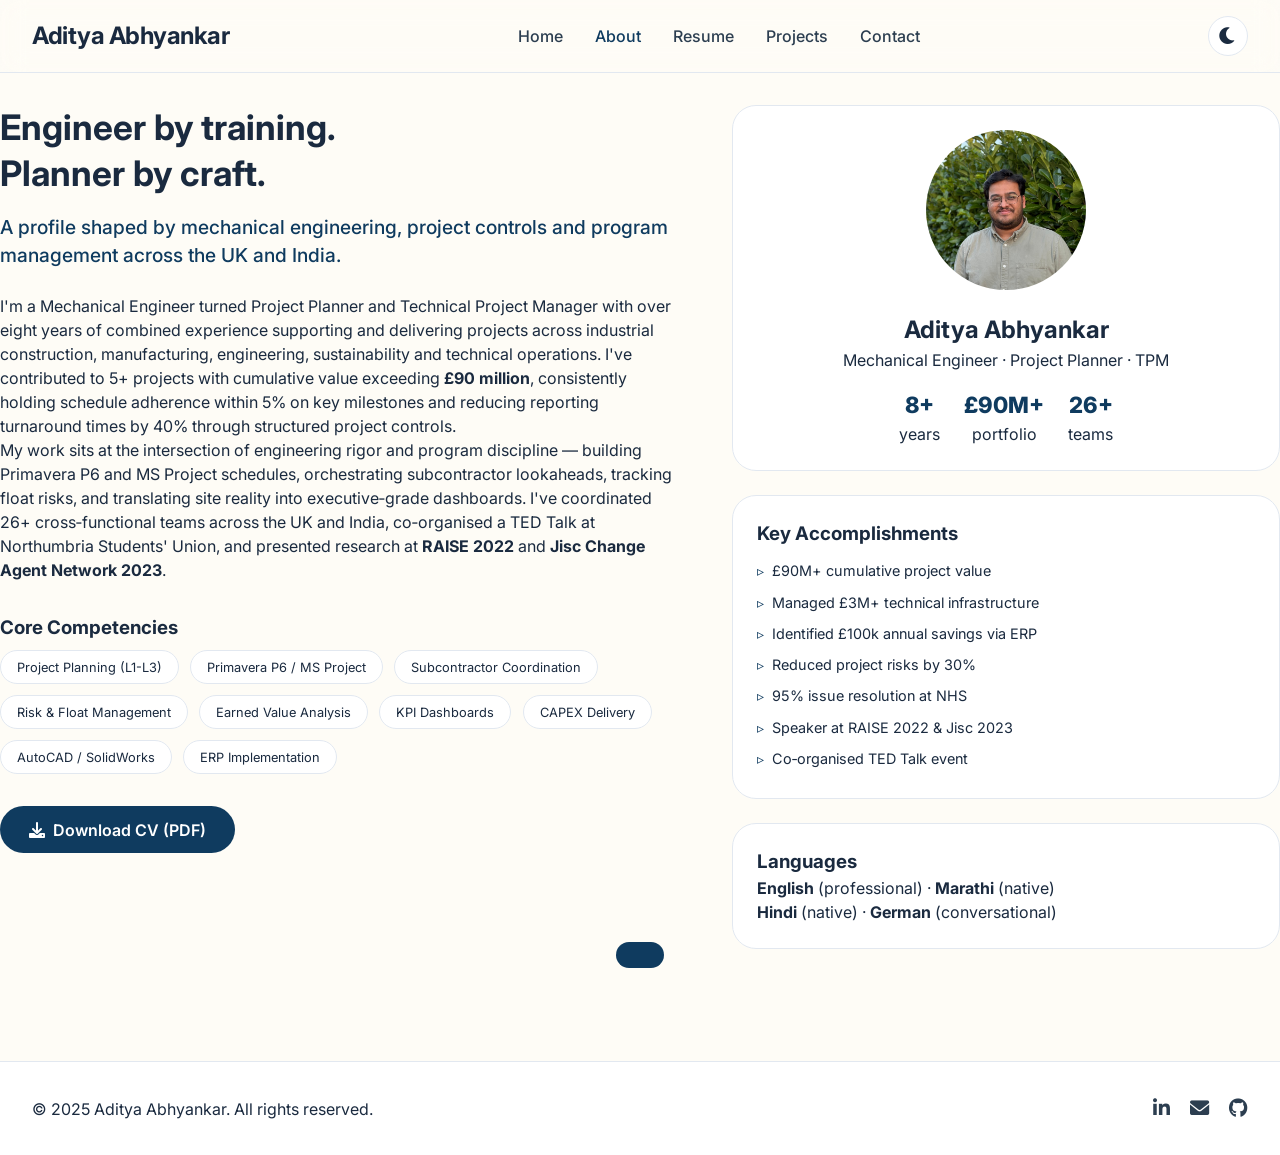
==== commit efa508f9: "Add files via upload" ====
--- a/about.html
+++ b/about.html
@@ -12,7 +12,7 @@
 <body>
   <header class="navbar">
     <div class="container nav-container">
-      <a href="index.html" class="logo">Aditya<span>.</span>Abhyankar</a>
+      <a href="index.html" class="logo">Aditya Abhyankar</a>
       <nav class="nav-links">
         <a href="index.html" class="nav-link">Home</a>
         <a href="about.html" class="nav-link active">About</a>
@@ -25,14 +25,14 @@
   </header>
 
   <main class="container page-padding">
-    <div class="about-layout">
-      <!-- Left column: Bio + competencies -->
-      <div class="about-main fade-up">
-        <h1>Engineer by training. Planner by craft.</h1>
+    <div class="about-grid">
+      <!-- Left column: bio -->
+      <div class="about-text fade-up">
+        <h1>Engineer by training.<br>Planner by craft.</h1>
         <p class="lead">A profile shaped by mechanical engineering, project controls and program management across the UK and India.</p>
         <p>I'm a Mechanical Engineer turned Project Planner and Technical Project Manager with over eight years of combined experience supporting and delivering projects across industrial construction, manufacturing, engineering, sustainability and technical operations. I've contributed to 5+ projects with cumulative value exceeding <strong>£90 million</strong>, consistently holding schedule adherence within 5% on key milestones and reducing reporting turnaround times by 40% through structured project controls.</p>
         <p>My work sits at the intersection of engineering rigor and program discipline — building Primavera P6 and MS Project schedules, orchestrating subcontractor lookaheads, tracking float risks, and translating site reality into executive‑grade dashboards. I've coordinated 26+ cross‑functional teams across the UK and India, co‑organised a TED Talk at Northumbria Students' Union, and presented research at <strong>RAISE 2022</strong> and <strong>Jisc Change Agent Network 2023</strong>.</p>
-        <div class="core-compact">
+        <div class="core-competencies">
           <h3>Core Competencies</h3>
           <div class="competency-tags">
             <span>Project Planning (L1-L3)</span>
@@ -44,39 +44,38 @@
             <span>CAPEX Delivery</span>
             <span>AutoCAD / SolidWorks</span>
             <span>ERP Implementation</span>
-            <span>Stakeholder Management</span>
           </div>
         </div>
         <a href="assets/Aditya_Abhyankar_CV.pdf" class="btn btn-primary" download><i class="fas fa-download"></i> Download CV (PDF)</a>
       </div>
 
-      <!-- Right column: Profile + quick stats -->
+      <!-- Right column: profile card + stats -->
       <div class="about-sidebar fade-up delay-1">
         <div class="profile-card">
           <img src="assets/profile.jpeg" alt="Aditya Abhyankar" class="profile-img" onerror="this.src='https://via.placeholder.com/200?text=Photo'">
           <h2>Aditya Abhyankar</h2>
           <p>Mechanical Engineer · Project Planner · TPM</p>
-          <div class="sidebar-stats">
+          <div class="profile-stats">
             <div><span>8+</span> years</div>
             <div><span>£90M+</span> portfolio</div>
             <div><span>26+</span> teams</div>
           </div>
         </div>
-        <div class="accomplishments-side">
-          <h3>Accomplishments</h3>
+        <div class="accomplishment-card">
+          <h3>Key Accomplishments</h3>
           <ul>
             <li>£90M+ cumulative project value</li>
             <li>Managed £3M+ technical infrastructure</li>
-            <li>£100k annual savings via ERP</li>
+            <li>Identified £100k annual savings via ERP</li>
             <li>Reduced project risks by 30%</li>
             <li>95% issue resolution at NHS</li>
             <li>Speaker at RAISE 2022 & Jisc 2023</li>
             <li>Co‑organised TED Talk event</li>
           </ul>
         </div>
-        <div class="languages-side">
+        <div class="language-card">
           <h3>Languages</h3>
-          <p>English (professional) · Marathi (native) · Hindi (native) · German (conversational)</p>
+          <p><strong>English</strong> (professional) · <strong>Marathi</strong> (native)<br><strong>Hindi</strong> (native) · <strong>German</strong> (conversational)</p>
         </div>
       </div>
     </div>
@@ -85,9 +84,20 @@
   <footer class="footer">
     <div class="container footer-flex">
       <p>© 2025 Aditya Abhyankar. All rights reserved.</p>
-      <div class="social-links"><a href="https://www.linkedin.com/in/aditya-abhyankar-249370194" target="_blank"><i class="fab fa-linkedin-in"></i></a><a href="mailto:Aditya.abhyankar22@gmail.com"><i class="fas fa-envelope"></i></a><a href="#"><i class="fab fa-github"></i></a></div>
+      <div class="social-links">
+        <a href="https://www.linkedin.com/in/aditya-abhyankar-249370194" target="_blank"><i class="fab fa-linkedin-in"></i></a>
+        <a href="mailto:Aditya.abhyankar22@gmail.com"><i class="fas fa-envelope"></i></a>
+        <a href="#"><i class="fab fa-github"></i></a>
+      </div>
     </div>
   </footer>
+  <div id="toast" class="toast"></div>
+  <div id="modal" class="modal">
+    <div class="modal-content">
+      <span class="modal-close">&times;</span>
+      <div id="modal-body"></div>
+    </div>
+  </div>
   <button id="scrollTopBtn" class="scroll-top"><i class="fas fa-chevron-up"></i></button>
 </body>
 </html>
--- a/css/style.css
+++ b/css/style.css
@@ -1,3 +1,4 @@
+/* ========== BASE & VARIABLES ========== */
 * {
   margin: 0;
   padding: 0;
@@ -5,23 +6,32 @@
 }
 
 :root {
-  --bg: #ffffff;
-  --surface: #f8fafc;
-  --text: #0f172a;
-  --text-light: #334155;
+  --bg: #fefcf6;
+  --surface: #ffffff;
+  --surface-elevated: #ffffff;
+  --text: #1a2a3f;
+  --text-light: #2c3e50;
   --accent: #0f3b5f;
   --accent-light: #1e5a7a;
+  --accent-soft: #eef2f5;
   --border: #e2e8f0;
-  --card-shadow: 0 8px 20px rgba(0,0,0,0.05);
-  --transition: all 0.25s ease;
+  --card-shadow: 0 8px 20px rgba(0,0,0,0.04);
+  --toast-bg: #0f3b5f;
+  --toast-text: white;
 }
 
 body.dark {
-  --bg: #0f172a;
-  --surface: #1e293b;
-  --text: #f1f5f9;
+  --bg: #0a0f1c;
+  --surface: #111827;
+  --surface-elevated: #1f2937;
+  --text: #f3f6fc;
   --text-light: #cbd5e1;
+  --accent: #60a5fa;
+  --accent-light: #93c5fd;
+  --accent-soft: #1e293b;
   --border: #334155;
+  --card-shadow: 0 8px 20px rgba(0,0,0,0.4);
+  --toast-bg: #3b82f6;
 }
 
 body {
@@ -38,11 +48,11 @@
   padding: 0 2rem;
 }
 
-/* Navbar */
+/* ========== NAVBAR ========== */
 .navbar {
   position: sticky;
   top: 0;
-  background: rgba(var(--bg-rgb), 0.9);
+  background: rgba(var(--bg-rgb), 0.95);
   backdrop-filter: blur(12px);
   border-bottom: 1px solid var(--border);
   z-index: 100;
@@ -62,7 +72,6 @@
   color: var(--text);
   text-decoration: none;
 }
-.logo span { color: var(--accent); }
 .nav-links {
   display: flex;
   gap: 2rem;
@@ -71,7 +80,7 @@
   text-decoration: none;
   font-weight: 500;
   color: var(--text-light);
-  transition: var(--transition);
+  transition: 0.2s;
 }
 .nav-link:hover, .nav-link.active { color: var(--accent); }
 .theme-toggle {
@@ -88,41 +97,7 @@
   color: var(--text);
 }
 
-/* Hero */
-.hero {
-  padding: 4rem 0 2rem;
-}
-.hero-grid {
-  display: flex;
-  align-items: center;
-  justify-content: space-between;
-  gap: 3rem;
-  flex-wrap: wrap;
-}
-.hero-text { flex: 1.2; }
-.hero-text h1 {
-  font-size: 3rem;
-  font-weight: 800;
-  margin-bottom: 0.5rem;
-}
-.hero-titles {
-  font-size: 1.2rem;
-  color: var(--accent);
-  font-weight: 500;
-  margin-bottom: 1rem;
-}
-.hero-description {
-  font-size: 1.1rem;
-  color: var(--text-light);
-  margin-bottom: 2rem;
-  max-width: 550px;
-}
-.hero-buttons {
-  display: flex;
-  gap: 1rem;
-  flex-wrap: wrap;
-  margin-bottom: 2.5rem;
-}
+/* ========== BUTTONS & UTILITIES ========== */
 .btn {
   display: inline-flex;
   align-items: center;
@@ -131,7 +106,7 @@
   border-radius: 40px;
   text-decoration: none;
   font-weight: 600;
-  transition: var(--transition);
+  transition: 0.2s;
   cursor: pointer;
   border: none;
 }
@@ -153,131 +128,37 @@
   color: white;
   transform: translateY(-2px);
 }
-.stats-row {
-  display: flex;
-  gap: 2rem;
-  flex-wrap: wrap;
-}
-.stat-item {
-  font-weight: 600;
-  font-size: 0.9rem;
-  color: var(--text-light);
-}
-.stat-number {
-  display: block;
-  font-size: 1.8rem;
-  font-weight: 800;
-  color: var(--accent);
-}
-.hero-badge-card {
-  background: var(--surface);
-  border-radius: 2rem;
-  padding: 2rem;
-  display: flex;
-  gap: 1.5rem;
-  font-size: 2rem;
-  color: var(--accent);
-  box-shadow: var(--card-shadow);
-  border: 1px solid var(--border);
-}
-
-/* Competencies */
-.competencies {
-  margin: 4rem auto;
-  text-align: center;
-}
-.competencies h2 {
-  font-size: 1.5rem;
-  margin-bottom: 2rem;
-}
-.competency-grid {
-  display: flex;
-  flex-wrap: wrap;
-  justify-content: center;
-  gap: 1rem;
-}
-.competency-grid span {
-  background: var(--surface);
-  padding: 0.5rem 1.2rem;
-  border-radius: 40px;
-  font-size: 0.85rem;
-  font-weight: 500;
-  border: 1px solid var(--border);
-}
-
-/* Featured projects preview */
-.featured-projects {
-  margin: 4rem auto;
-}
-.featured-projects h2 {
-  font-size: 1.8rem;
-  margin-bottom: 2rem;
-  letter-spacing: -0.01em;
-}
-.projects-preview-grid {
-  display: grid;
-  grid-template-columns: repeat(auto-fit, minmax(300px, 1fr));
-  gap: 2rem;
-  margin-bottom: 2rem;
-}
-.preview-card {
-  background: var(--surface);
-  padding: 1.8rem;
-  border-radius: 1.5rem;
-  border: 1px solid var(--border);
-  transition: var(--transition);
-}
-.preview-card:hover {
-  transform: translateY(-4px);
-  box-shadow: var(--card-shadow);
-}
-.project-category {
-  font-size: 0.7rem;
-  font-weight: 600;
-  text-transform: uppercase;
-  letter-spacing: 1px;
-  color: var(--accent);
-  background: rgba(15,59,95,0.1);
-  padding: 0.2rem 0.7rem;
-  border-radius: 20px;
-  display: inline-block;
-  margin-bottom: 1rem;
-}
-.metric-chips {
-  display: flex;
-  flex-wrap: wrap;
-  gap: 0.8rem;
-  margin-top: 1rem;
-}
-.metric-chips span {
-  background: var(--bg);
-  padding: 0.2rem 0.8rem;
-  border-radius: 20px;
-  font-size: 0.75rem;
-  font-weight: 500;
-}
-.text-center {
-  text-align: center;
-}
-
-/* About page */
-.about-layout {
+.fade-up {
+  opacity: 0;
+  transform: translateY(20px);
+  animation: fadeUp 0.5s forwards;
+}
+@keyframes fadeUp {
+  to { opacity: 1; transform: translateY(0); }
+}
+.delay-1 { animation-delay: 0.1s; }
+.delay-2 { animation-delay: 0.2s; }
+.page-padding { padding: 2rem 0; }
+
+/* ========== ABOUT PAGE (2‑column grid) ========== */
+.about-grid {
   display: grid;
   grid-template-columns: 1fr 0.8fr;
   gap: 3rem;
-  margin-top: 2rem;
-}
-.about-main h1 {
-  font-size: 2rem;
+  align-items: start;
+}
+.about-text h1 {
+  font-size: 2.2rem;
   margin-bottom: 1rem;
+  line-height: 1.3;
 }
 .lead {
   font-size: 1.2rem;
   font-weight: 500;
+  color: var(--accent);
   margin-bottom: 1.5rem;
-  color: var(--accent);
-}
-.core-compact {
+}
+.core-competencies {
   margin: 2rem 0;
 }
 .competency-tags {
@@ -293,13 +174,17 @@
   font-size: 0.8rem;
   border: 1px solid var(--border);
 }
+.about-sidebar {
+  display: flex;
+  flex-direction: column;
+  gap: 1.5rem;
+}
 .profile-card {
   background: var(--surface);
   border-radius: 1.5rem;
   padding: 1.5rem;
   text-align: center;
   border: 1px solid var(--border);
-  margin-bottom: 2rem;
 }
 .profile-img {
   width: 160px;
@@ -308,41 +193,42 @@
   object-fit: cover;
   margin-bottom: 1rem;
 }
-.sidebar-stats {
+.profile-stats {
   display: flex;
   justify-content: center;
   gap: 1.5rem;
   margin-top: 1rem;
 }
-.sidebar-stats div span {
+.profile-stats div span {
   display: block;
   font-size: 1.4rem;
   font-weight: 800;
   color: var(--accent);
 }
-.accomplishments-side, .languages-side {
+.accomplishment-card, .language-card {
   background: var(--surface);
   border-radius: 1.5rem;
   padding: 1.5rem;
-  margin-bottom: 1.5rem;
-  border: 1px solid var(--border);
-}
-.accomplishments-side ul {
+  border: 1px solid var(--border);
+}
+.accomplishment-card ul {
   list-style: none;
   padding-left: 0;
   margin-top: 0.5rem;
 }
-.accomplishments-side li {
+.accomplishment-card li {
   padding: 0.3rem 0;
   font-size: 0.9rem;
-}
-.accomplishments-side li::before {
+  display: flex;
+  align-items: center;
+  gap: 0.5rem;
+}
+.accomplishment-card li::before {
   content: "▹";
   color: var(--accent);
-  margin-right: 0.5rem;
-}
-
-/* Resume page */
+}
+
+/* ========== RESUME PAGE ========== */
 .resume-header {
   text-align: center;
   margin-bottom: 3rem;
@@ -359,12 +245,15 @@
   margin-bottom: 1.5rem;
   border-left: 4px solid var(--accent);
   padding-left: 1rem;
-}
-.job-card {
+  display: flex;
+  align-items: center;
+  gap: 0.8rem;
+}
+.job-entry, .edu-entry {
   background: var(--surface);
   border-radius: 1.5rem;
-  padding: 1.8rem;
-  margin-bottom: 2rem;
+  padding: 1.5rem;
+  margin-bottom: 1.5rem;
   border: 1px solid var(--border);
 }
 .job-header {
@@ -372,7 +261,7 @@
   flex-wrap: wrap;
   justify-content: space-between;
   align-items: baseline;
-  margin-bottom: 1rem;
+  margin-bottom: 0.5rem;
 }
 .job-title {
   display: flex;
@@ -384,16 +273,20 @@
   height: 32px;
   object-fit: contain;
 }
-.job-card ul {
-  margin-left: 1.5rem;
-  margin-top: 0.5rem;
-}
-.job-card li {
-  margin: 0.5rem 0;
+.company {
+  font-weight: 500;
+  color: var(--accent);
 }
 .date {
   font-size: 0.85rem;
   color: var(--text-light);
+}
+.job-entry ul, .edu-entry p {
+  margin-top: 0.8rem;
+  margin-left: 1.2rem;
+}
+.job-entry li {
+  margin: 0.4rem 0;
 }
 .job-photos {
   display: flex;
@@ -408,12 +301,6 @@
   border-radius: 8px;
   border: 1px solid var(--border);
 }
-.edu-card {
-  background: var(--surface);
-  padding: 1.2rem;
-  border-radius: 1rem;
-  margin-bottom: 1rem;
-}
 .skills-grid {
   display: flex;
   flex-wrap: wrap;
@@ -426,65 +313,38 @@
   border: 1px solid var(--border);
   font-size: 0.85rem;
 }
-
-/* Projects full grid */
-.projects-full-grid {
-  display: flex;
-  flex-direction: column;
-  gap: 2rem;
-}
-.project-full-card {
+.achievements-list {
+  list-style: none;
+  display: grid;
+  grid-template-columns: repeat(auto-fill, minmax(250px,1fr));
+  gap: 0.8rem;
+}
+.achievements-list li {
+  padding-left: 1.2rem;
+  position: relative;
+}
+.achievements-list li::before {
+  content: "▹";
+  position: absolute;
+  left: 0;
+  color: var(--accent);
+}
+
+/* ========== CONTACT PAGE (2‑column) ========== */
+.contact-grid {
+  display: grid;
+  grid-template-columns: 1fr 0.9fr;
+  gap: 3rem;
+}
+.contact-form-col {
   background: var(--surface);
   border-radius: 1.5rem;
   padding: 2rem;
   border: 1px solid var(--border);
 }
-.project-tag {
-  font-size: 0.7rem;
-  font-weight: 700;
-  text-transform: uppercase;
-  letter-spacing: 1px;
-  color: var(--accent);
+.contact-form-col h1 {
+  font-size: 1.8rem;
   margin-bottom: 0.5rem;
-}
-.project-full-card h3 {
-  font-size: 1.5rem;
-  margin-bottom: 0.5rem;
-}
-.project-metrics {
-  display: flex;
-  gap: 1.5rem;
-  margin: 1rem 0;
-  flex-wrap: wrap;
-}
-.project-metrics span {
-  background: var(--bg);
-  padding: 0.3rem 1rem;
-  border-radius: 30px;
-  font-size: 0.8rem;
-}
-.project-links {
-  display: flex;
-  gap: 1.5rem;
-  margin-top: 1rem;
-}
-.project-link {
-  color: var(--accent);
-  text-decoration: none;
-  font-weight: 600;
-}
-
-/* Contact page */
-.contact-layout {
-  display: grid;
-  grid-template-columns: 1fr 0.8fr;
-  gap: 3rem;
-}
-.contact-form-box {
-  background: var(--surface);
-  border-radius: 1.5rem;
-  padding: 2rem;
-  border: 1px solid var(--border);
 }
 .form-group {
   margin-bottom: 1.2rem;
@@ -501,13 +361,14 @@
   border: 1px solid var(--border);
   background: var(--bg);
   color: var(--text);
+  font-family: inherit;
 }
 .form-note {
   font-size: 0.8rem;
   color: var(--text-light);
   margin: 0.5rem 0 1rem;
 }
-.contact-sidebar {
+.contact-info-col {
   display: flex;
   flex-direction: column;
   gap: 1.5rem;
@@ -523,6 +384,13 @@
   display: flex;
   align-items: center;
   gap: 0.8rem;
+}
+.contact-card a {
+  color: var(--text);
+  text-decoration: none;
+}
+.contact-card a:hover {
+  color: var(--accent);
 }
 .social-buttons {
   display: flex;
@@ -551,8 +419,11 @@
   text-decoration: none;
   color: var(--text);
 }
-
-/* Footer */
+.nav-links-vertical a:hover {
+  color: var(--accent);
+}
+
+/* ========== FOOTER & TOAST & MODAL ========== */
 .footer {
   margin-top: 5rem;
   background: var(--surface);
@@ -583,38 +454,73 @@
   border-radius: 50%;
   cursor: pointer;
   display: none;
-  transition: var(--transition);
-}
-.fade-up {
-  opacity: 0;
-  transform: translateY(20px);
-  animation: fadeUp 0.5s forwards;
-}
-@keyframes fadeUp {
-  to { opacity: 1; transform: translateY(0); }
-}
-.delay-1 { animation-delay: 0.1s; }
-.delay-2 { animation-delay: 0.2s; }
-.page-padding { padding: 2rem 0; }
-.page-header {
-  text-align: center;
-  margin-bottom: 2.5rem;
-}
-.subhead {
-  color: var(--text-light);
-  max-width: 600px;
-  margin: 0.5rem auto 0;
-}
+  transition: 0.2s;
+}
+.toast {
+  position: fixed;
+  bottom: 2rem;
+  left: 50%;
+  transform: translateX(-50%) translateY(100px);
+  background: var(--toast-bg);
+  color: var(--toast-text);
+  padding: 0.8rem 1.5rem;
+  border-radius: 40px;
+  font-size: 0.9rem;
+  font-weight: 500;
+  z-index: 1000;
+  transition: transform 0.3s ease;
+  white-space: nowrap;
+}
+.toast.show {
+  transform: translateX(-50%) translateY(0);
+}
+.modal {
+  display: none;
+  position: fixed;
+  z-index: 1000;
+  left: 0;
+  top: 0;
+  width: 100%;
+  height: 100%;
+  background-color: rgba(0,0,0,0.7);
+  backdrop-filter: blur(4px);
+}
+.modal-content {
+  background: var(--surface);
+  margin: 5% auto;
+  padding: 2rem;
+  border-radius: 1.5rem;
+  width: 90%;
+  max-width: 700px;
+  max-height: 80vh;
+  overflow-y: auto;
+  position: relative;
+}
+.modal-close {
+  position: absolute;
+  right: 1.5rem;
+  top: 1rem;
+  font-size: 2rem;
+  cursor: pointer;
+}
+.skills-list {
+  display: flex;
+  flex-wrap: wrap;
+  gap: 0.5rem;
+  margin-top: 0.5rem;
+}
+.skills-list span {
+  background: var(--accent-soft);
+  padding: 0.2rem 0.8rem;
+  border-radius: 20px;
+  font-size: 0.75rem;
+}
+
+/* ========== RESPONSIVE ========== */
 @media (max-width: 900px) {
-  .about-layout, .contact-layout {
+  .about-grid, .contact-grid {
     grid-template-columns: 1fr;
-  }
-  .hero-grid {
-    flex-direction: column;
-    text-align: center;
-  }
-  .stats-row {
-    justify-content: center;
+    gap: 2rem;
   }
   .nav-links {
     gap: 1rem;
@@ -622,4 +528,9 @@
   .container {
     padding: 0 1rem;
   }
+  .toast {
+    white-space: normal;
+    width: 90%;
+    text-align: center;
+  }
 }
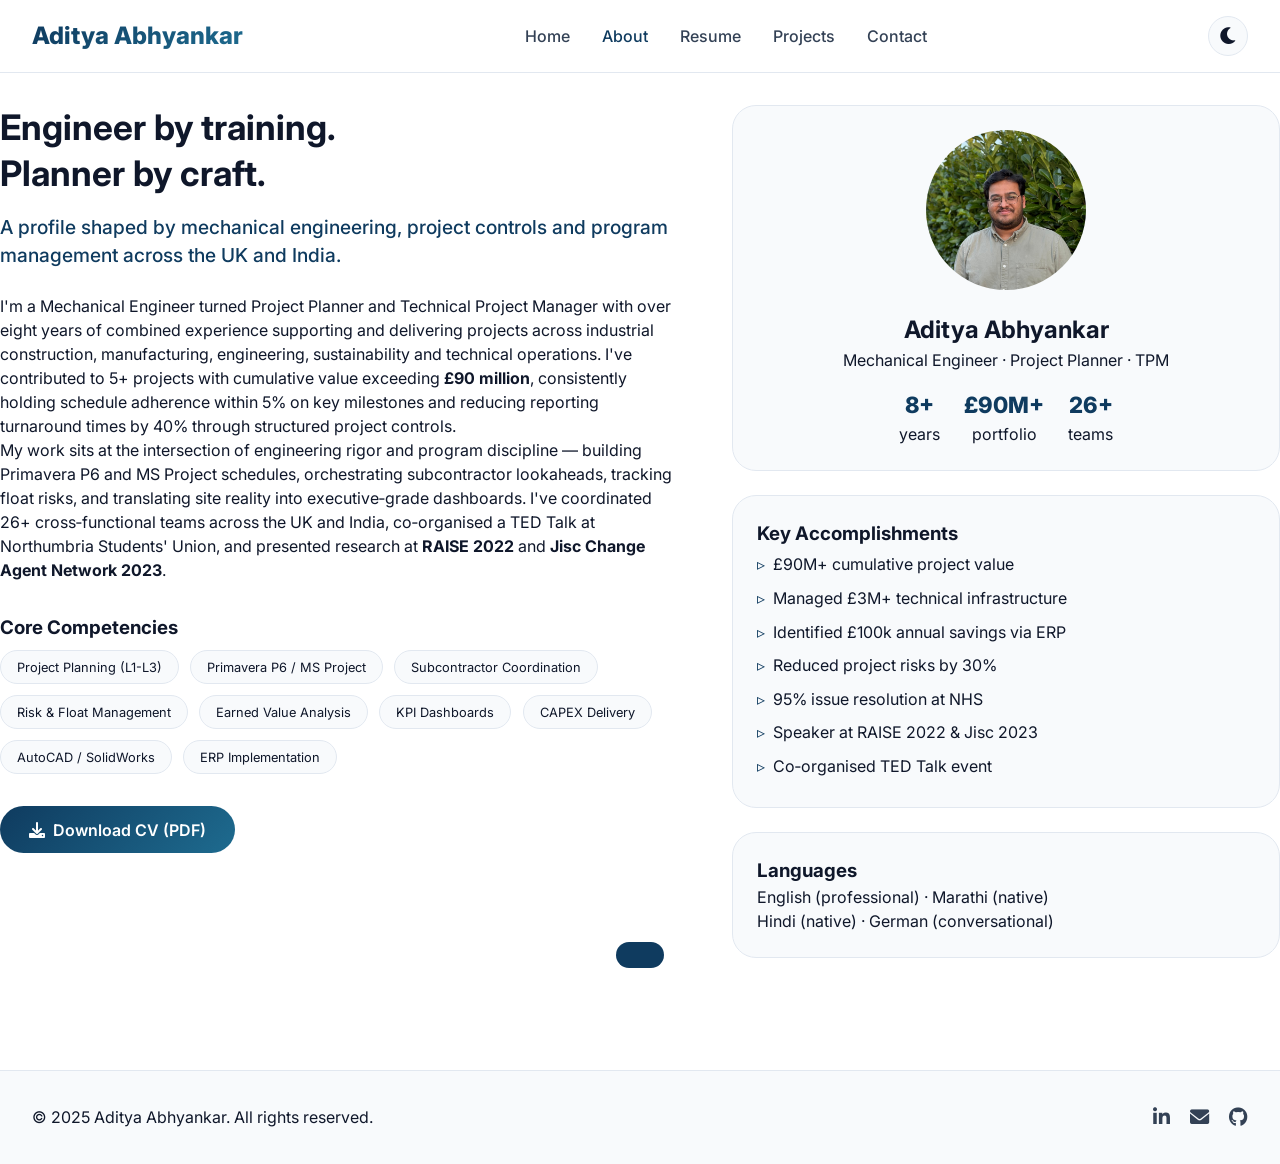
==== commit a9050bff: "Add files via upload" ====
--- a/about.html
+++ b/about.html
@@ -26,7 +26,6 @@
 
   <main class="container page-padding">
     <div class="about-grid">
-      <!-- Left column: bio -->
       <div class="about-text fade-up">
         <h1>Engineer by training.<br>Planner by craft.</h1>
         <p class="lead">A profile shaped by mechanical engineering, project controls and program management across the UK and India.</p>
@@ -35,21 +34,13 @@
         <div class="core-competencies">
           <h3>Core Competencies</h3>
           <div class="competency-tags">
-            <span>Project Planning (L1-L3)</span>
-            <span>Primavera P6 / MS Project</span>
-            <span>Subcontractor Coordination</span>
-            <span>Risk & Float Management</span>
-            <span>Earned Value Analysis</span>
-            <span>KPI Dashboards</span>
-            <span>CAPEX Delivery</span>
-            <span>AutoCAD / SolidWorks</span>
-            <span>ERP Implementation</span>
+            <span>Project Planning (L1-L3)</span><span>Primavera P6 / MS Project</span><span>Subcontractor Coordination</span>
+            <span>Risk & Float Management</span><span>Earned Value Analysis</span><span>KPI Dashboards</span>
+            <span>CAPEX Delivery</span><span>AutoCAD / SolidWorks</span><span>ERP Implementation</span>
           </div>
         </div>
         <a href="assets/Aditya_Abhyankar_CV.pdf" class="btn btn-primary" download><i class="fas fa-download"></i> Download CV (PDF)</a>
       </div>
-
-      <!-- Right column: profile card + stats -->
       <div class="about-sidebar fade-up delay-1">
         <div class="profile-card">
           <img src="assets/profile.jpeg" alt="Aditya Abhyankar" class="profile-img" onerror="this.src='https://via.placeholder.com/200?text=Photo'">
@@ -75,7 +66,7 @@
         </div>
         <div class="language-card">
           <h3>Languages</h3>
-          <p><strong>English</strong> (professional) · <strong>Marathi</strong> (native)<br><strong>Hindi</strong> (native) · <strong>German</strong> (conversational)</p>
+          <p>English (professional) · Marathi (native)<br>Hindi (native) · German (conversational)</p>
         </div>
       </div>
     </div>
--- a/css/style.css
+++ b/css/style.css
@@ -1,4 +1,3 @@
-/* ========== BASE & VARIABLES ========== */
 * {
   margin: 0;
   padding: 0;
@@ -6,32 +5,28 @@
 }
 
 :root {
-  --bg: #fefcf6;
-  --surface: #ffffff;
+  --bg: #ffffff;
+  --surface: #f8fafc;
   --surface-elevated: #ffffff;
-  --text: #1a2a3f;
-  --text-light: #2c3e50;
+  --text: #0f172a;
+  --text-light: #334155;
   --accent: #0f3b5f;
   --accent-light: #1e5a7a;
-  --accent-soft: #eef2f5;
+  --accent-grad: linear-gradient(135deg, #0f3b5f 0%, #1e6b8f 100%);
   --border: #e2e8f0;
-  --card-shadow: 0 8px 20px rgba(0,0,0,0.04);
-  --toast-bg: #0f3b5f;
-  --toast-text: white;
+  --card-shadow: 0 10px 25px -5px rgba(0,0,0,0.05), 0 8px 10px -6px rgba(0,0,0,0.02);
 }
 
 body.dark {
   --bg: #0a0f1c;
   --surface: #111827;
   --surface-elevated: #1f2937;
-  --text: #f3f6fc;
+  --text: #f1f5f9;
   --text-light: #cbd5e1;
   --accent: #60a5fa;
   --accent-light: #93c5fd;
-  --accent-soft: #1e293b;
+  --accent-grad: linear-gradient(135deg, #3b82f6 0%, #60a5fa 100%);
   --border: #334155;
-  --card-shadow: 0 8px 20px rgba(0,0,0,0.4);
-  --toast-bg: #3b82f6;
 }
 
 body {
@@ -48,16 +43,19 @@
   padding: 0 2rem;
 }
 
-/* ========== NAVBAR ========== */
+/* Navbar */
 .navbar {
   position: sticky;
   top: 0;
-  background: rgba(var(--bg-rgb), 0.95);
+  background: rgba(255,255,255,0.8);
   backdrop-filter: blur(12px);
   border-bottom: 1px solid var(--border);
   z-index: 100;
   padding: 1rem 0;
 }
+body.dark .navbar {
+  background: rgba(10,15,28,0.9);
+}
 .nav-container {
   display: flex;
   justify-content: space-between;
@@ -66,10 +64,12 @@
   gap: 1rem;
 }
 .logo {
-  font-weight: 700;
+  font-weight: 800;
   font-size: 1.5rem;
-  letter-spacing: -0.02em;
-  color: var(--text);
+  background: var(--accent-grad);
+  -webkit-background-clip: text;
+  background-clip: text;
+  color: transparent;
   text-decoration: none;
 }
 .nav-links {
@@ -97,7 +97,55 @@
   color: var(--text);
 }
 
-/* ========== BUTTONS & UTILITIES ========== */
+/* Hero */
+.hero {
+  padding: 4rem 0 2rem;
+  background: linear-gradient(180deg, var(--bg) 0%, var(--surface) 100%);
+}
+.hero-grid {
+  display: flex;
+  align-items: center;
+  justify-content: space-between;
+  gap: 3rem;
+  flex-wrap: wrap;
+}
+.hero-text { flex: 1.2; }
+.hero-badge {
+  display: inline-block;
+  background: var(--accent-grad);
+  color: white;
+  padding: 0.2rem 1rem;
+  border-radius: 40px;
+  font-size: 0.8rem;
+  font-weight: 600;
+  margin-bottom: 1rem;
+}
+.hero-text h1 {
+  font-size: 3.2rem;
+  font-weight: 800;
+  margin-bottom: 0.5rem;
+  background: var(--accent-grad);
+  -webkit-background-clip: text;
+  background-clip: text;
+  color: transparent;
+}
+.hero-titles {
+  font-size: 1.2rem;
+  color: var(--accent);
+  font-weight: 600;
+  margin-bottom: 1rem;
+}
+.hero-description {
+  font-size: 1.1rem;
+  color: var(--text-light);
+  margin-bottom: 2rem;
+}
+.hero-buttons {
+  display: flex;
+  gap: 1rem;
+  flex-wrap: wrap;
+  margin-bottom: 2rem;
+}
 .btn {
   display: inline-flex;
   align-items: center;
@@ -111,11 +159,11 @@
   border: none;
 }
 .btn-primary {
-  background: var(--accent);
+  background: var(--accent-grad);
   color: white;
 }
 .btn-primary:hover {
-  background: var(--accent-light);
+  opacity: 0.9;
   transform: translateY(-2px);
 }
 .btn-outline {
@@ -128,19 +176,131 @@
   color: white;
   transform: translateY(-2px);
 }
-.fade-up {
-  opacity: 0;
-  transform: translateY(20px);
-  animation: fadeUp 0.5s forwards;
-}
-@keyframes fadeUp {
-  to { opacity: 1; transform: translateY(0); }
-}
-.delay-1 { animation-delay: 0.1s; }
-.delay-2 { animation-delay: 0.2s; }
-.page-padding { padding: 2rem 0; }
-
-/* ========== ABOUT PAGE (2‑column grid) ========== */
+.stats-row {
+  display: flex;
+  gap: 2rem;
+  flex-wrap: wrap;
+}
+.stat-item {
+  font-weight: 600;
+  font-size: 0.9rem;
+  color: var(--text-light);
+}
+.stat-number {
+  display: block;
+  font-size: 1.8rem;
+  font-weight: 800;
+  background: var(--accent-grad);
+  -webkit-background-clip: text;
+  background-clip: text;
+  color: transparent;
+}
+.hero-badge-card {
+  background: var(--surface-elevated);
+  border-radius: 2rem;
+  padding: 2rem;
+  display: flex;
+  gap: 1.5rem;
+  font-size: 2rem;
+  color: var(--accent);
+  box-shadow: var(--card-shadow);
+  border: 1px solid var(--border);
+}
+
+/* Competencies */
+.competencies {
+  margin: 4rem auto;
+  text-align: center;
+}
+.competencies h2 {
+  font-size: 1.8rem;
+  margin-bottom: 2rem;
+}
+.competency-grid {
+  display: flex;
+  flex-wrap: wrap;
+  justify-content: center;
+  gap: 1rem;
+}
+.competency-grid span {
+  background: var(--surface);
+  padding: 0.5rem 1.2rem;
+  border-radius: 40px;
+  font-size: 0.85rem;
+  font-weight: 500;
+  border: 1px solid var(--border);
+}
+
+/* Featured projects */
+.featured-projects {
+  margin: 4rem auto;
+}
+.featured-projects h2 {
+  font-size: 1.8rem;
+  margin-bottom: 2rem;
+}
+.projects-preview-grid, .projects-full-grid {
+  display: grid;
+  grid-template-columns: repeat(auto-fit, minmax(300px, 1fr));
+  gap: 2rem;
+  margin-bottom: 2rem;
+}
+.preview-card, .project-full-card {
+  background: var(--surface);
+  padding: 1.8rem;
+  border-radius: 1.5rem;
+  border: 1px solid var(--border);
+  transition: 0.2s;
+}
+.preview-card:hover, .project-full-card:hover {
+  transform: translateY(-4px);
+  box-shadow: var(--card-shadow);
+}
+.project-category {
+  font-size: 0.7rem;
+  font-weight: 700;
+  text-transform: uppercase;
+  letter-spacing: 1px;
+  color: var(--accent);
+  background: rgba(15,59,95,0.1);
+  padding: 0.2rem 0.7rem;
+  border-radius: 20px;
+  display: inline-block;
+  margin-bottom: 1rem;
+}
+.metric-chips, .project-metrics {
+  display: flex;
+  flex-wrap: wrap;
+  gap: 0.8rem;
+  margin: 1rem 0;
+}
+.metric-chips span, .project-metrics span {
+  background: var(--accent-soft);
+  padding: 0.2rem 0.8rem;
+  border-radius: 20px;
+  font-size: 0.75rem;
+  font-weight: 500;
+}
+.preview-links, .project-links {
+  display: flex;
+  gap: 1.2rem;
+  margin-top: 0.5rem;
+}
+.preview-links a, .project-link {
+  color: var(--accent);
+  text-decoration: none;
+  font-weight: 600;
+  font-size: 0.85rem;
+  cursor: pointer;
+}
+.preview-links a:hover, .project-link:hover {
+  text-decoration: underline;
+}
+.text-center {
+  text-align: center;
+}
+
+/* About page */
 .about-grid {
   display: grid;
   grid-template-columns: 1fr 0.8fr;
@@ -149,8 +309,8 @@
 }
 .about-text h1 {
   font-size: 2.2rem;
+  line-height: 1.3;
   margin-bottom: 1rem;
-  line-height: 1.3;
 }
 .lead {
   font-size: 1.2rem;
@@ -214,11 +374,9 @@
 .accomplishment-card ul {
   list-style: none;
   padding-left: 0;
-  margin-top: 0.5rem;
 }
 .accomplishment-card li {
   padding: 0.3rem 0;
-  font-size: 0.9rem;
   display: flex;
   align-items: center;
   gap: 0.5rem;
@@ -228,16 +386,9 @@
   color: var(--accent);
 }
 
-/* ========== RESUME PAGE ========== */
+/* Resume page (job entries etc) - keep compact */
 .resume-header {
   text-align: center;
-  margin-bottom: 3rem;
-}
-.resume-header h1 {
-  font-size: 2rem;
-  margin-bottom: 0.5rem;
-}
-.resume-section {
   margin-bottom: 3rem;
 }
 .resume-section h2 {
@@ -245,9 +396,6 @@
   margin-bottom: 1.5rem;
   border-left: 4px solid var(--accent);
   padding-left: 1rem;
-  display: flex;
-  align-items: center;
-  gap: 0.8rem;
 }
 .job-entry, .edu-entry {
   background: var(--surface);
@@ -273,20 +421,9 @@
   height: 32px;
   object-fit: contain;
 }
-.company {
-  font-weight: 500;
-  color: var(--accent);
-}
 .date {
   font-size: 0.85rem;
   color: var(--text-light);
-}
-.job-entry ul, .edu-entry p {
-  margin-top: 0.8rem;
-  margin-left: 1.2rem;
-}
-.job-entry li {
-  margin: 0.4rem 0;
 }
 .job-photos {
   display: flex;
@@ -311,7 +448,6 @@
   padding: 0.5rem 1.2rem;
   border-radius: 40px;
   border: 1px solid var(--border);
-  font-size: 0.85rem;
 }
 .achievements-list {
   list-style: none;
@@ -319,18 +455,13 @@
   grid-template-columns: repeat(auto-fill, minmax(250px,1fr));
   gap: 0.8rem;
 }
-.achievements-list li {
-  padding-left: 1.2rem;
-  position: relative;
-}
 .achievements-list li::before {
   content: "▹";
-  position: absolute;
-  left: 0;
-  color: var(--accent);
-}
-
-/* ========== CONTACT PAGE (2‑column) ========== */
+  color: var(--accent);
+  margin-right: 0.5rem;
+}
+
+/* Contact page */
 .contact-grid {
   display: grid;
   grid-template-columns: 1fr 0.9fr;
@@ -342,10 +473,6 @@
   padding: 2rem;
   border: 1px solid var(--border);
 }
-.contact-form-col h1 {
-  font-size: 1.8rem;
-  margin-bottom: 0.5rem;
-}
 .form-group {
   margin-bottom: 1.2rem;
 }
@@ -361,7 +488,6 @@
   border: 1px solid var(--border);
   background: var(--bg);
   color: var(--text);
-  font-family: inherit;
 }
 .form-note {
   font-size: 0.8rem;
@@ -423,7 +549,7 @@
   color: var(--accent);
 }
 
-/* ========== FOOTER & TOAST & MODAL ========== */
+/* Footer, Toast, Modal */
 .footer {
   margin-top: 5rem;
   background: var(--surface);
@@ -441,12 +567,16 @@
   color: var(--text-light);
   margin-left: 1rem;
   font-size: 1.2rem;
+  transition: 0.2s;
+}
+.social-links a:hover {
+  color: var(--accent);
 }
 .scroll-top {
   position: fixed;
   bottom: 2rem;
   right: 2rem;
-  background: var(--accent);
+  background: var(--accent-grad);
   color: white;
   border: none;
   width: 44px;
@@ -454,22 +584,19 @@
   border-radius: 50%;
   cursor: pointer;
   display: none;
-  transition: 0.2s;
 }
 .toast {
   position: fixed;
   bottom: 2rem;
   left: 50%;
   transform: translateX(-50%) translateY(100px);
-  background: var(--toast-bg);
-  color: var(--toast-text);
+  background: var(--accent);
+  color: white;
   padding: 0.8rem 1.5rem;
   border-radius: 40px;
   font-size: 0.9rem;
-  font-weight: 500;
   z-index: 1000;
-  transition: transform 0.3s ease;
-  white-space: nowrap;
+  transition: transform 0.3s;
 }
 .toast.show {
   transform: translateX(-50%) translateY(0);
@@ -503,24 +630,29 @@
   font-size: 2rem;
   cursor: pointer;
 }
-.skills-list {
-  display: flex;
-  flex-wrap: wrap;
-  gap: 0.5rem;
-  margin-top: 0.5rem;
-}
-.skills-list span {
-  background: var(--accent-soft);
-  padding: 0.2rem 0.8rem;
-  border-radius: 20px;
-  font-size: 0.75rem;
-}
-
-/* ========== RESPONSIVE ========== */
+.fade-up {
+  opacity: 0;
+  transform: translateY(20px);
+  animation: fadeUp 0.5s forwards;
+}
+@keyframes fadeUp {
+  to { opacity: 1; transform: translateY(0); }
+}
+.delay-1 { animation-delay: 0.1s; }
+.delay-2 { animation-delay: 0.2s; }
+.page-padding { padding: 2rem 0; }
+.page-header { text-align: center; margin-bottom: 2.5rem; }
+.subhead { color: var(--text-light); max-width: 600px; margin: 0.5rem auto 0; }
 @media (max-width: 900px) {
   .about-grid, .contact-grid {
     grid-template-columns: 1fr;
-    gap: 2rem;
+  }
+  .hero-grid {
+    flex-direction: column;
+    text-align: center;
+  }
+  .stats-row {
+    justify-content: center;
   }
   .nav-links {
     gap: 1rem;
@@ -528,9 +660,4 @@
   .container {
     padding: 0 1rem;
   }
-  .toast {
-    white-space: normal;
-    width: 90%;
-    text-align: center;
-  }
 }
